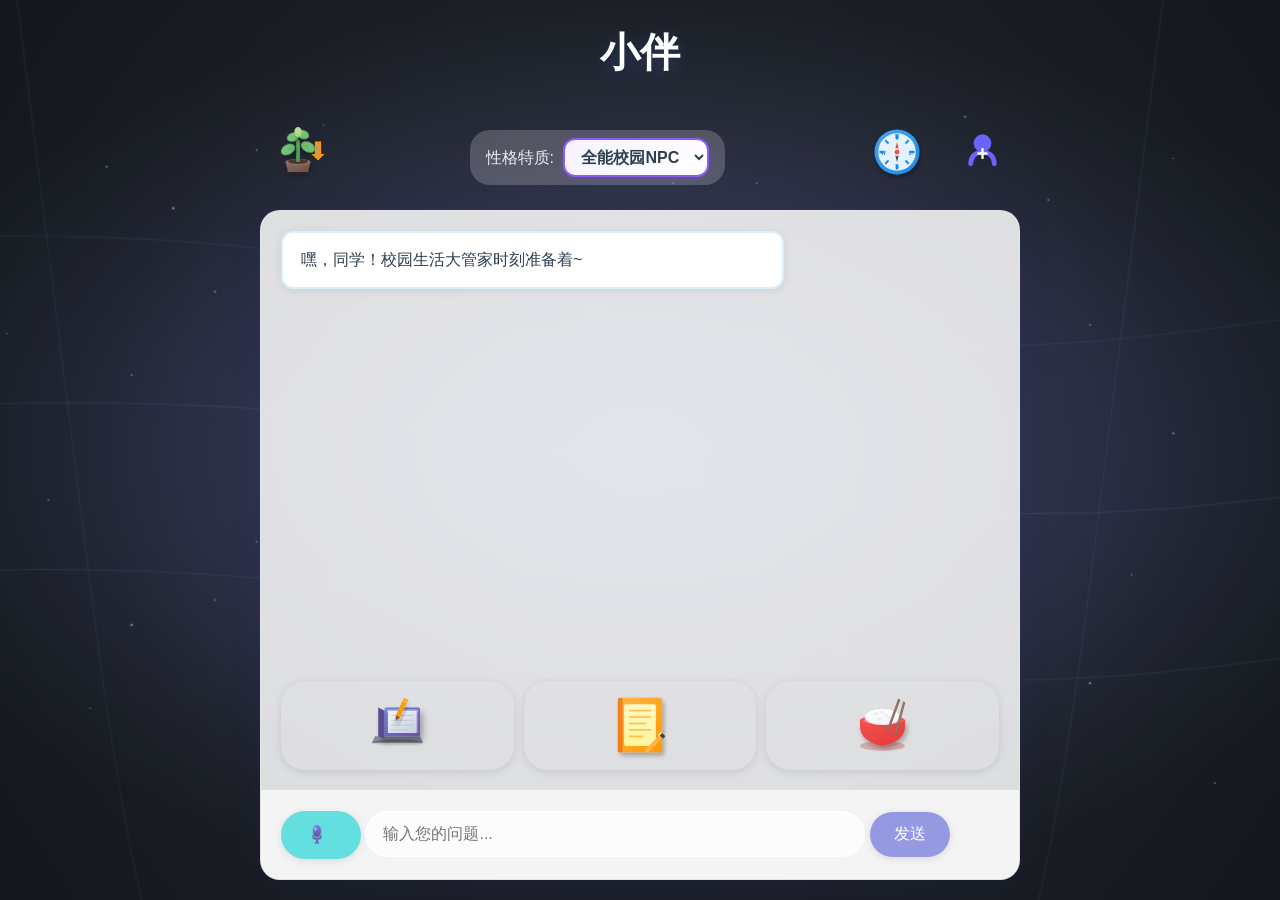
==== companion/index.html @ c5364119 "下拉列表与开场白" ====
<!DOCTYPE html>
<html lang="zh-CN">
<head>
    <meta charset="UTF-8">
    <meta name="viewport" content="width=device-width, initial-scale=1.0">
    <title>小伴</title>
    <link rel="stylesheet" href="style.css">
    <style>
        /* 主页特有背景效果 */
        body {
            background: url('space-login-bg.svg') no-repeat center center fixed;
            background-size: cover;
            margin: 0;
            padding: 0;
            position: relative;
            overflow-x: hidden;
        }

        /* 动态波浪效果 */
        body::before {
            content: '';
            position: fixed;
            top: 50%;
            left: 50%;
            transform: translate(-50%, -50%);
            width: 100%;
            height: 100%;
            background: radial-gradient(circle at center, rgba(102, 126, 234, 0.1) 0%, transparent 70%);
            animation: gentleFloat 6s ease-in-out infinite;
            pointer-events: none;
            z-index: -1;
        }
        
        @keyframes gentleFloat {
            0%, 100% {
                transform: translate(-50%, -50%) scale(1);
                opacity: 0.3;
            }
            50% {
                transform: translate(-50%, -50%) scale(1.1);
                opacity: 0.5;
            }
        }

        /* 确保容器在背景之上 */
        .container {
            position: relative;
            z-index: 10;
        }
    </style>
    <script>
        var _hmt = _hmt || [];
        (function() {
        var hm = document.createElement("script");
        hm.src = "https://hm.baidu.com/hm.js?ca9a14ff3761dffcce773abaf201998e";
        var s = document.getElementsByTagName("script")[0]; 
        s.parentNode.insertBefore(hm, s);
        })();
    </script>
</head>
<body>
    <div class="container">
        <div class="user-info">
            <h1>小伴</h1>
            <div style="display: flex; align-items: center; justify-content: space-between; width: 100%;">
                <button id="grows" data-action="grows" style="background-color: transparent; border: none; cursor: pointer; padding: 8px; width: 75px; display: flex; align-items: center; justify-content: center;"><img src="growth-3d-icon.svg" alt="成长" style="width: 60px; height: 60px;"></button>
                <div id="personality-info" class="personality-info" style="display: flex; justify-content: center; align-items: center; max-width: 300px;">
                    <div style="text-align: center;">
                        <span class="personality-label">性格特质: </span>
                        <select id="personality-display" class="personality-value" style="padding: 8px 12px; border-radius: 12px; border: 2px solid #8B5CF6; background: linear-gradient(135deg, #f5f3ff 0%, #ffffff 100%); font-size: 16px; font-weight: 600; color: #2c3e50; cursor: pointer; box-shadow: 0 2px 8px rgba(139, 92, 246, 0.2); transition: all 0.3s ease;">
                            <option value="life">全能校园NPC</option>
                            <option value="learn">学搭子Pro</option>
                            <option value="growth">成长合伙人</option>
                            <option value="emotion">树洞小耳朵</option>
                        </select>
                    </div>        
                </div>
                <div style="display: flex; gap: 10px;">
                    <button id="found" data-action="found" style="background-color: transparent; border: none; cursor: pointer; padding: 8px; width: 75px; display: flex; align-items: center; justify-content: center;"><img src="discover-3d-icon.svg" alt="发现" style="width: 60px; height: 60px;"></button>
                    <button id="invite" data-action="invite" style="background-color: transparent; border: none; cursor: pointer; padding: 8px; width: 75px; display: flex; align-items: center; justify-content: center;">
                        <svg width="60" height="60" viewBox="0 0 100 100" fill="none" xmlns="http://www.w3.org/2000/svg">
                            <circle cx="50" cy="35" r="15" fill="#6C63FF"/>
                            <path d="M30 70C30 58 38 50 50 50C62 50 70 58 70 70" stroke="#6C63FF" stroke-width="8" stroke-linecap="round"/>
                            <path d="M50 45V60M43 52.5H57" stroke="white" stroke-width="4" stroke-linecap="round"/>
                        </svg>
                    </button>
                </div>
            </div>
        </div>
        
        <div class="chat-container">
            <div id="chat-messages"></div>
            <!-- 快捷功能按钮区域 -->
            <div id="quick-actions" class="quick-actions">
                <button class="quick-btn btn" data-action="class" style="background-color: transparent; padding: 4px;"><img src="course-3d-icon.svg" alt="上课" style="width: 76.8px; height: 76.8px;"></button>
                <button class="quick-btn btn" data-action="note" style="background-color: transparent; padding: 4px;"><img src="note-3d-icon.svg" alt="笔记" style="width: 76.8px; height: 76.8px;"></button>
                <button class="quick-btn btn" data-action="eating" style="background-color: transparent; padding: 4px;"><img src="food-3d-icon.svg" alt="吃饭" style="width: 76.8px; height: 76.8px;"></button>
                
                
            </div>
            <!-- 合并输入区域 -->
            <div id="manual-input-container" class="input-area">
                <button id="start-btn" class="btn">
                    <svg width="24" height="24" viewBox="0 0 24 24" style="vertical-align: middle; margin-right: 8px;">
                        <defs>
                            <linearGradient id="micGradient" x1="0%" y1="0%" x2="0%" y2="100%">
                                <stop offset="0%" style="stop-color:#667eea;stop-opacity:1" />
                                <stop offset="100%" style="stop-color:#764ba2;stop-opacity:1" />
                            </linearGradient>
                            <filter id="shadow">
                                <feGaussianBlur in="SourceAlpha" stdDeviation="1"/>
                                <feOffset dx="0" dy="1" result="offsetblur"/>
                                <feComponentTransfer>
                                    <feFuncA type="linear" slope="0.3"/>
                                </feComponentTransfer>
                                <feMerge>
                                    <feMergeNode/>
                                    <feMergeNode in="SourceGraphic"/>
                                </feMerge>
                            </filter>
                        </defs>
                        <!-- 话筒主体 -->
                        <ellipse cx="12" cy="8" rx="4" ry="6" fill="url(#micGradient)" filter="url(#shadow)"/>
                        <!-- 话筒底座 -->
                        <path d="M 12 14 Q 12 16, 12 16" stroke="url(#micGradient)" stroke-width="2" fill="none" filter="url(#shadow)"/>
                        <!-- 话筒支架 -->
                        <path d="M 8 12 Q 8 16, 12 16 Q 16 16, 16 12" stroke="url(#micGradient)" stroke-width="1.5" fill="none" filter="url(#shadow)"/>
                        <!-- 话筒底部 -->
                        <line x1="9" y1="16" x2="15" y2="16" stroke="url(#micGradient)" stroke-width="2" stroke-linecap="round" filter="url(#shadow)"/>
                        <rect x="11" y="16" width="2" height="3" fill="url(#micGradient)" filter="url(#shadow)"/>
                        <rect x="10" y="19" width="4" height="1.5" rx="0.5" fill="url(#micGradient)" filter="url(#shadow)"/>
                        <!-- 高光效果 -->
                        <ellipse cx="10.5" cy="6" rx="1.5" ry="2" fill="rgba(255,255,255,0.4)"/>
                    </svg>
                    
                </button>
                <input type="text" id="manual-input" placeholder="输入您的问题...">
                <button id="send-btn" class="btn">发送</button>
            </div>

            
        </div>

    </div>

    <script>
        // 快捷功能按钮选择功能
        document.addEventListener('DOMContentLoaded', function() {
            const quickBtns = document.querySelectorAll('.quick-btn');
            
            // 为成长按钮单独添加点击事件监听器
            const growthBtn = document.querySelector('button[data-action="grows"]');
            if (growthBtn) {
                growthBtn.addEventListener('click', function() {
                    window.location.href = 'growth.html';
                });
            }
            
            // 为发现按钮单独添加点击事件监听器
            const foundBtn = document.querySelector('button[data-action="found"]');
            if (foundBtn) {
                foundBtn.addEventListener('click', function() {
                    const discoverContent = `🌟 为你推荐以下好友：\n\n根据你的对话记录和兴趣特点,我为你精心挑选了三位可能成为好朋友的伙伴～`;
                    
                    if (window.addMessage) {
                        window.addMessage('assistant', discoverContent);
                        
                        setTimeout(() => {
                            const recommendContainer = document.createElement('div');
                            recommendContainer.className = 'message assistant-message';
                            recommendContainer.innerHTML = `
                                <div class="message-content" style="padding: 15px;">
                                    <div style="background: linear-gradient(135deg, #FFE5F0 0%, #FFF5F8 100%); border-radius: 16px; padding: 20px; margin-bottom: 15px; box-shadow: 0 4px 12px rgba(255,182,193,0.3);">
                                        <div style="display: flex; align-items: center; gap: 15px;">
                                            <img src="user1_avatar.svg" alt="用户头像" style="width: 60px; height: 60px; border-radius: 50%; border: 3px solid #FFB6C1;">
                                            <div style="flex: 1;">
                                                <div style="display: flex; align-items: center; gap: 8px; margin-bottom: 8px;">
                                                    <span style="font-size: 18px; font-weight: bold; color: #FF69B4;">李小梦</span>
                                                    <span style="background: #FF69B4; color: white; padding: 2px 8px; border-radius: 12px; font-size: 12px;">最相似</span>
                                                </div>
                                                <p style="margin: 0; color: #666; font-size: 14px; line-height: 1.6;">💫 计算机科学与技术 • 大二<br>🎯 热爱编程和设计 • 喜欢探索新技术<br>✨ 代码改变世界,创意点亮生活</p>
                                                <div style="margin-top: 12px; padding-top: 12px; border-top: 1px dashed #FFB6C1; color: #999; font-size: 13px;">📊 相似度: 年龄相仿、同专业、兴趣高度重合</div>
                                            </div>
                                            <div style="display: flex; flex-direction: column; gap: 10px;">
                                                <button style="background: #FF69B4; color: white; border: none; padding: 8px 20px; border-radius: 20px; font-size: 14px; cursor: pointer; transition: all 0.3s;" onmouseover="this.style.background='#FF1493'" onmouseout="this.style.background='#FF69B4'" onclick="alert('已关注李小梦！')">+ 关注</button>
                                                <button style="background: white; color: #FF69B4; border: 2px solid #FF69B4; padding: 8px 20px; border-radius: 20px; font-size: 14px; cursor: pointer; transition: all 0.3s;" onmouseover="this.style.background='#FFF0F5'" onmouseout="this.style.background='white'" onclick="openChat({name:'李小梦',avatar:'user1_avatar.svg',major:'计算机科学',grade:'大二',match:'相似度98%'})">💬 开聊</button>
                                            </div>
                                        </div>
                                    </div>
                                    <div style="background: linear-gradient(135deg, #E6F3FF 0%, #F0F8FF 100%); border-radius: 16px; padding: 20px; margin-bottom: 15px; box-shadow: 0 4px 12px rgba(135,206,235,0.3);">
                                        <div style="display: flex; align-items: center; gap: 15px;">
                                            <img src="user2_avatar.svg" alt="用户头像" style="width: 60px; height: 60px; border-radius: 50%; border: 3px solid #87CEEB;">
                                            <div style="flex: 1;">
                                                <div style="display: flex; align-items: center; gap: 8px; margin-bottom: 8px;">
                                                    <span style="font-size: 18px; font-weight: bold; color: #4169E1;">王浩然</span>
                                                    <span style="background: #4169E1; color: white; padding: 2px 8px; border-radius: 12px; font-size: 12px;">最匹配</span>
                                                </div>
                                                <p style="margin: 0; color: #666; font-size: 14px; line-height: 1.6;">🎨 工业设计 • 大三<br>📚 外向开朗 • 金牛座<br>🌟 设计源于生活,灵感来自细节</p>
                                                <div style="margin-top: 12px; padding-top: 12px; border-top: 1px dashed #87CEEB; color: #999; font-size: 13px;">💝 匹配度: 性格互补、星座契合度98%</div>
                                            </div>
                                            <div style="display: flex; flex-direction: column; gap: 10px;">
                                                <button style="background: #4169E1; color: white; border: none; padding: 8px 20px; border-radius: 20px; font-size: 14px; cursor: pointer; transition: all 0.3s;" onmouseover="this.style.background='#1E90FF'" onmouseout="this.style.background='#4169E1'" onclick="alert('已关注王浩然！')">+ 关注</button>
                                                <button style="background: white; color: #4169E1; border: 2px solid #4169E1; padding: 8px 20px; border-radius: 20px; font-size: 14px; cursor: pointer; transition: all 0.3s;" onmouseover="this.style.background='#E6F3FF'" onmouseout="this.style.background='white'" onclick="openChat({name:'王浩然',avatar:'user2_avatar.svg',major:'工业设计',grade:'大三',match:'匹配度96%'})">💬 开聊</button>
                                            </div>
                                        </div>
                                    </div>
                                    <div style="background: linear-gradient(135deg, #E8F5E8 0%, #F0FFF0 100%); border-radius: 16px; padding: 20px; box-shadow: 0 4px 12px rgba(152,251,152,0.3);">
                                        <div style="display: flex; align-items: center; gap: 15px;">
                                            <img src="user3_avatar.svg" alt="用户头像" style="width: 60px; height: 60px; border-radius: 50%; border: 3px solid #98FB98;">
                                            <div style="flex: 1;">
                                                <div style="display: flex; align-items: center; gap: 8px; margin-bottom: 8px;">
                                                    <span style="font-size: 18px; font-weight: bold; color: #32CD32;">张雨欣</span>
                                                    <span style="background: #32CD32; color: white; padding: 2px 8px; border-radius: 12px; font-size: 12px;">最默契</span>
                                                </div>
                                                <p style="margin: 0; color: #666; font-size: 14px; line-height: 1.6;">🎵 音乐表演 • 大二<br>🌈 热爱生活 • 追求自由<br>🎼 用音乐记录生活,用热情拥抱世界</p>
                                                <div style="margin-top: 12px; padding-top: 12px; border-top: 1px dashed #98FB98; color: #999; font-size: 13px;">🤝 默契度: 三观一致、人生态度相近</div>
                                            </div>
                                            <div style="display: flex; flex-direction: column; gap: 10px;">
                                                <button style="background: #32CD32; color: white; border: none; padding: 8px 20px; border-radius: 20px; font-size: 14px; cursor: pointer; transition: all 0.3s;" onmouseover="this.style.background='#00FF00'" onmouseout="this.style.background='#32CD32'" onclick="alert('已关注张雨欣！')">+ 关注</button>
                                                <button style="background: white; color: #32CD32; border: 2px solid #32CD32; padding: 8px 20px; border-radius: 20px; font-size: 14px; cursor: pointer; transition: all 0.3s;" onmouseover="this.style.background='#E8F5E8'" onmouseout="this.style.background='white'" onclick="openChat({name:'张雨欣',avatar:'user3_avatar.svg',major:'音乐表演',grade:'大二',match:'默契度95%'})">💬 开聊</button>
                                            </div>
                                        </div>
                                    </div>
                                    <div style="text-align: center; margin-top: 20px; padding-top: 20px; border-top: 1px dashed #ddd;">
                                        <a href="discover_more.html" target="_blank" style="display: inline-block; background: linear-gradient(135deg, #667eea 0%, #764ba2 100%); color: white; padding: 12px 30px; border-radius: 25px; text-decoration: none; font-size: 15px; font-weight: bold; box-shadow: 0 4px 15px rgba(102,126,234,0.4); transition: all 0.3s;" onmouseover="this.style.transform='translateY(-2px)'; this.style.boxShadow='0 6px 20px rgba(102,126,234,0.5)'" onmouseout="this.style.transform='translateY(0)'; this.style.boxShadow='0 4px 15px rgba(102,126,234,0.4)'">🔍 查看更多推荐好友 →</a>
                                    </div>
                                </div>
                            `;
                            
                            const messagesContainer = document.querySelector('#chat-messages');
                            if (messagesContainer) {
                                messagesContainer.appendChild(recommendContainer);
                                
                                if (typeof window.scrollToBottom === 'function') {
                                    window.scrollToBottom();
                                } else {
                                    messagesContainer.scrollTop = messagesContainer.scrollHeight;
                                }
                            }
                        }, 100);
                    } else {
                        console.log('发现推荐:', discoverContent);
                        alert('好友推荐已生成,请查看控制台输出');
                    }
                });
            }
            
            quickBtns.forEach(btn => {
                btn.addEventListener('click', function() {
                    // 移除所有按钮的选中状态
                    quickBtns.forEach(b => b.classList.remove('selected'));
                    // 添加当前按钮的选中状态
                    this.classList.add('selected');
                      
                    // 获取按钮的data-action属性
                    const action = this.getAttribute('data-action');
                    
                    // 如果是"上课"按钮，推送课程表
                    if (action === 'class') {
                        // 定义课程表内容
                        const schedule = `📚 本周课程表：

周一：
08:00-09:40 高等数学（教学楼A101）
10:00-11:40 大学英语（语音楼B202）
14:00-15:40 程序设计基础（计算机楼C303）

周二：
08:00-09:40 线性代数（教学楼A102）
10:00-11:40 物理实验（实验楼D401）
14:00-15:40 体育（操场）

周三：
08:00-09:40 数据库原理（计算机楼C304）
10:00-11:40 马克思主义原理（教学楼A201）

周四：
08:00-09:40 概率论与数理统计（教学楼A103）
10:00-11:40 数据结构（计算机楼C305）
14:00-15:40 大学物理（教学楼A202）

周五：
08:00-09:40 软件工程导论（计算机楼C306）
10:00-11:40 操作系统（计算机楼C307）

✨ 温馨提示：
- 记得提前5-10分钟到达教室
- 带好相关教材和笔记本
- 关注天气变化，合理安排出行时间`;
                         
                        // 调用全局的addMessage函数添加消息
                        if (window.addMessage) {
                            window.addMessage('assistant', schedule);
                            // 添加课程表图片
                            setTimeout(() => {
                                const messageContainer = document.createElement('div');
                                messageContainer.className = 'message assistant-message';
                                messageContainer.innerHTML = `
                                    <div class="message-content">
                                        <p>课程表图示：</p>
                                        <img src="schedule.svg" alt="课程表" style="max-width: 100%; height: auto; border-radius: 8px; margin-top: 10px;">
                                    </div>
                                `;
                                const messagesContainer = document.querySelector('#chat-messages');
                                if (messagesContainer) {
                                    messagesContainer.appendChild(messageContainer);
                                    // 滚动到底部
                                    if (typeof window.scrollToBottom === 'function') {
                                        window.scrollToBottom();
                                    } else {
                                        messagesContainer.scrollTop = messagesContainer.scrollHeight;
                                    }
                                }
                            }, 100);
                        } else {
                            console.log('课程表内容:', schedule);
                            alert('课程表已生成，请查看控制台输出');
                        }
                    }
                    
                    // 如果是"笔记"按钮，显示上课摘要信息
                    if (action === 'note') {
                        // 定义上课摘要信息（三行）
                        const noteSummary = `📝 今日课程摘要：

1. 高等数学：主要讲解了微积分的基本概念和应用实例
2. 大学英语：学习了新的单词和语法知识，进行了口语练习
3. 程序设计基础：深入学习了数据结构和算法的实际应用`;
                        
                        // 调用全局的addMessage函数添加消息
                        if (window.addMessage) {
                            // 先添加摘要信息
                            window.addMessage('assistant', noteSummary);
                            
                            // 添加"查看更多"链接
                            setTimeout(() => {
                                const moreContainer = document.createElement('div');
                                moreContainer.className = 'message assistant-message';
                                moreContainer.innerHTML = `
                                    <div class="message-content">
                                        <a href="notes.html" target="_blank" style="color: #2196F3; text-decoration: none;">查看更多笔记内容 &gt;&gt;</a>
                                    </div>
                                `;
                                
                                const messagesContainer = document.querySelector('#chat-messages');
                                if (messagesContainer) {
                                    messagesContainer.appendChild(moreContainer);
                                    
                                    // 滚动到底部
                                    if (typeof window.scrollToBottom === 'function') {
                                        window.scrollToBottom();
                                    } else {
                                        messagesContainer.scrollTop = messagesContainer.scrollHeight;
                                    }
                                }
                            }, 100);
                        } else {
                            console.log('上课摘要:', noteSummary);
                            alert('上课摘要已生成，请查看控制台输出');
                        }
                    }
                    
                    // 如果是"吃饭"按钮，显示今日美食推荐
                    if (action === 'eating') {
                        // 定义小红书风格的美食推荐内容
                        const foodRecommendation = `🍽️ 今日美食推荐来啦！

✨ <b>食堂主打菜：香辣小龙虾盖饭</b>
🍤 今日必吃！新鲜小龙虾搭配秘制香辣酱，每一只都饱满多汁～
🍚 米饭吸饱了浓郁的汤汁，一口下去超满足！
💰 价格：18元
📍 位置：一食堂二楼右侧窗口
💯 今日销量top1！亲测好吃不踩雷～

✨ <b>附近上新：韩式烤肉拌饭</b>
🥩 南门小吃街新开的韩式料理，五花肉烤得焦香四溢
🍳 搭配流心煎蛋和爽口小菜，口感层次超丰富
💰 价格：原价22元，新店开业8折只要17.6元
📍 位置：南门小吃街往里走100米（奶茶店旁边）
⏰ 营业时间：11:00-14:00，17:00-21:00

💡 小贴士：
- 小龙虾盖饭中午11点开始供应，建议早去避免排队
- 韩式烤肉拌饭限量50份/天，先到先得哦～

#校园美食 #今天吃什么 #美食探店 #校园生活`;
                        
                        // 调用全局的addMessage函数添加消息
                        if (window.addMessage) {
                            // 添加美食推荐内容
                            window.addMessage('assistant', foodRecommendation);
                            
                            // 添加菜单图片
                            setTimeout(() => {
                                const menuContainer = document.createElement('div');
                                menuContainer.className = 'message assistant-message';
                                menuContainer.innerHTML = `
                                    <div class="message-content">
                                        <p>今日美食菜单：</p>
                                        <img src="food_menu.svg" alt="今日美食推荐菜单" style="max-width: 100%; height: auto; border-radius: 12px; margin-top: 10px; box-shadow: 0 4px 8px rgba(0,0,0,0.1);">
                                    </div>
                                `;
                                
                                const messagesContainer = document.querySelector('#chat-messages');
                                if (messagesContainer) {
                                    messagesContainer.appendChild(menuContainer);
                                    
                                    // 滚动到底部
                                    if (typeof window.scrollToBottom === 'function') {
                                        window.scrollToBottom();
                                    } else {
                                        messagesContainer.scrollTop = messagesContainer.scrollHeight;
                                    }
                                }
                            }, 100);
                        } else {
                            console.log('美食推荐:', foodRecommendation);
                            alert('美食推荐已生成,请查看控制台输出');
                        }
                    }
                    
                    // 如果是"成长"按钮，跳转到成长页面
                    if (action === 'grows') {
                        window.location.href = 'growth.html';
                        return;
                    }
                    
                    if (action === 'found') {
                        const discoverContent = `🌟 为你推荐以下好友：\n\n根据你的对话记录和兴趣特点,我为你精心挑选了三位可能成为好朋友的伙伴～`;
                        
                        if (window.addMessage) {
                            window.addMessage('assistant', discoverContent);
                            
                            setTimeout(() => {
                                const recommendContainer = document.createElement('div');
                                recommendContainer.className = 'message assistant-message';
                                recommendContainer.innerHTML = `
                                    <div class="message-content" style="padding: 15px;">
                                        <div style="background: linear-gradient(135deg, #FFE5F0 0%, #FFF5F8 100%); border-radius: 16px; padding: 20px; margin-bottom: 15px; box-shadow: 0 4px 12px rgba(255,182,193,0.3);">
                                            <div style="display: flex; align-items: center; gap: 15px;">
                                                <img src="user1_avatar.svg" alt="用户头像" style="width: 60px; height: 60px; border-radius: 50%; border: 3px solid #FFB6C1;">
                                                <div style="flex: 1;">
                                                    <div style="display: flex; align-items: center; gap: 8px; margin-bottom: 8px;">
                                                        <span style="font-size: 18px; font-weight: bold; color: #FF69B4;">李小梦</span>
                                                        <span style="background: #FF69B4; color: white; padding: 2px 8px; border-radius: 12px; font-size: 12px;">最相似</span>
                                                    </div>
                                                    <p style="margin: 0; color: #666; font-size: 14px; line-height: 1.6;">💫 计算机科学与技术 • 大二<br>🎯 热爱编程和设计 • 喜欢探索新技术<br>✨ 代码改变世界,创意点亮生活</p>
                                                    <div style="margin-top: 12px; padding-top: 12px; border-top: 1px dashed #FFB6C1; color: #999; font-size: 13px;">📊 相似度: 年龄相仿、同专业、兴趣高度重合</div>
                                                </div>
                                                <div style="display: flex; flex-direction: column; gap: 10px;">
                                                    <button style="background: #FF69B4; color: white; border: none; padding: 8px 20px; border-radius: 20px; font-size: 14px; cursor: pointer; transition: all 0.3s;" onmouseover="this.style.background='#FF1493'" onmouseout="this.style.background='#FF69B4'" onclick="alert('已关注李小梦！')">+ 关注</button>
                                                    <button style="background: white; color: #FF69B4; border: 2px solid #FF69B4; padding: 8px 20px; border-radius: 20px; font-size: 14px; cursor: pointer; transition: all 0.3s;" onmouseover="this.style.background='#FFF0F5'" onmouseout="this.style.background='white'" onclick="openChat({name:'李小梦',avatar:'user1_avatar.svg',major:'计算机科学',grade:'大二',match:'相似度98%'})">💬 开聊</button>
                                                </div>
                                            </div>
                                        </div>
                                        <div style="background: linear-gradient(135deg, #E6F3FF 0%, #F0F8FF 100%); border-radius: 16px; padding: 20px; margin-bottom: 15px; box-shadow: 0 4px 12px rgba(135,206,235,0.3);">
                                            <div style="display: flex; align-items: center; gap: 15px;">
                                                <img src="user2_avatar.svg" alt="用户头像" style="width: 60px; height: 60px; border-radius: 50%; border: 3px solid #87CEEB;">
                                                <div style="flex: 1;">
                                                    <div style="display: flex; align-items: center; gap: 8px; margin-bottom: 8px;">
                                                        <span style="font-size: 18px; font-weight: bold; color: #4169E1;">王浩然</span>
                                                        <span style="background: #4169E1; color: white; padding: 2px 8px; border-radius: 12px; font-size: 12px;">最匹配</span>
                                                    </div>
                                                    <p style="margin: 0; color: #666; font-size: 14px; line-height: 1.6;">🎨 工业设计 • 大三<br>📚 外向开朗 • 金牛座<br>🌟 设计源于生活,灵感来自细节</p>
                                                    <div style="margin-top: 12px; padding-top: 12px; border-top: 1px dashed #87CEEB; color: #999; font-size: 13px;">💝 匹配度: 性格互补、星座契合度98%</div>
                                                </div>
                                                <div style="display: flex; flex-direction: column; gap: 10px;">
                                                    <button style="background: #4169E1; color: white; border: none; padding: 8px 20px; border-radius: 20px; font-size: 14px; cursor: pointer; transition: all 0.3s;" onmouseover="this.style.background='#1E90FF'" onmouseout="this.style.background='#4169E1'" onclick="alert('已关注王浩然！')">+ 关注</button>
                                                    <button style="background: white; color: #4169E1; border: 2px solid #4169E1; padding: 8px 20px; border-radius: 20px; font-size: 14px; cursor: pointer; transition: all 0.3s;" onmouseover="this.style.background='#E6F3FF'" onmouseout="this.style.background='white'" onclick="openChat({name:'王浩然',avatar:'user2_avatar.svg',major:'工业设计',grade:'大三',match:'匹配度96%'})">💬 开聊</button>
                                                </div>
                                            </div>
                                        </div>
                                        <div style="background: linear-gradient(135deg, #E8F5E8 0%, #F0FFF0 100%); border-radius: 16px; padding: 20px; box-shadow: 0 4px 12px rgba(152,251,152,0.3);">
                                            <div style="display: flex; align-items: center; gap: 15px;">
                                                <img src="user3_avatar.svg" alt="用户头像" style="width: 60px; height: 60px; border-radius: 50%; border: 3px solid #98FB98;">
                                                <div style="flex: 1;">
                                                    <div style="display: flex; align-items: center; gap: 8px; margin-bottom: 8px;">
                                                        <span style="font-size: 18px; font-weight: bold; color: #32CD32;">张雨欣</span>
                                                        <span style="background: #32CD32; color: white; padding: 2px 8px; border-radius: 12px; font-size: 12px;">最默契</span>
                                                    </div>
                                                    <p style="margin: 0; color: #666; font-size: 14px; line-height: 1.6;">🎵 音乐表演 • 大二<br>🌈 热爱生活 • 追求自由<br>🎼 用音乐记录生活,用热情拥抱世界</p>
                                                    <div style="margin-top: 12px; padding-top: 12px; border-top: 1px dashed #98FB98; color: #999; font-size: 13px;">🤝 默契度: 三观一致、人生态度相近</div>
                                                </div>
                                                <div style="display: flex; flex-direction: column; gap: 10px;">
                                                    <button style="background: #32CD32; color: white; border: none; padding: 8px 20px; border-radius: 20px; font-size: 14px; cursor: pointer; transition: all 0.3s;" onmouseover="this.style.background='#00FF00'" onmouseout="this.style.background='#32CD32'" onclick="alert('已关注张雨欣！')">+ 关注</button>
                                                    <button style="background: white; color: #32CD32; border: 2px solid #32CD32; padding: 8px 20px; border-radius: 20px; font-size: 14px; cursor: pointer; transition: all 0.3s;" onmouseover="this.style.background='#E8F5E8'" onmouseout="this.style.background='white'" onclick="openChat({name:'张雨欣',avatar:'user3_avatar.svg',major:'音乐表演',grade:'大二',match:'默契度95%'})">💬 开聊</button>
                                                </div>
                                            </div>
                                        </div>
                                        <div style="text-align: center; margin-top: 20px; padding-top: 20px; border-top: 1px dashed #ddd;">
                                            <a href="discover_more.html" target="_blank" style="display: inline-block; background: linear-gradient(135deg, #667eea 0%, #764ba2 100%); color: white; padding: 12px 30px; border-radius: 25px; text-decoration: none; font-size: 15px; font-weight: bold; box-shadow: 0 4px 15px rgba(102,126,234,0.4); transition: all 0.3s;" onmouseover="this.style.transform='translateY(-2px)'; this.style.boxShadow='0 6px 20px rgba(102,126,234,0.5)'" onmouseout="this.style.transform='translateY(0)'; this.style.boxShadow='0 4px 15px rgba(102,126,234,0.4)'">🔍 查看更多推荐好友 →</a>
                                        </div>
                                    </div>
                                `;
                                
                                const messagesContainer = document.querySelector('#chat-messages');
                                if (messagesContainer) {
                                    messagesContainer.appendChild(recommendContainer);
                                    
                                    if (typeof window.scrollToBottom === 'function') {
                                        window.scrollToBottom();
                                    } else {
                                        messagesContainer.scrollTop = messagesContainer.scrollHeight;
                                    }
                                }
                            }, 100);
                        } else {
                            console.log('好友推荐已生成');
                            alert('好友推荐已生成,请查看控制台输出');
                        }
                    }
                });
            });
        });
    </script>

    <script>
        // 获取并显示用户的性格特质
        function displayUserPersonality() {
            const personalityDisplay = document.getElementById('personality-display');
            
            // 检测当前访问方式并选择合适的存储策略
            function getStorageStrategy() {
                // 始终使用localStorage存储，不再使用服务器存储
                return 'localStorage';
            }
            
            // 从localStorage获取性格特质
            function getPersonalityFromLocalStorage() {
                try {
                    return localStorage.getItem('userPersonality') || null;
                } catch (error) {
                    console.error('从localStorage获取性格特质失败:', error);
                    return null;
                }
            }
            
            // 获取完整的API基础URL
            function getApiBaseUrl() {
                const protocol = window.location.protocol;
                const host = window.location.hostname;
                const port = window.location.port || (protocol === 'https:' ? 443 : 8000);
                return `${protocol}//${host}:${port}`;
            }
            
            // 从服务器获取性格特质
            async function getPersonalityFromServer() {
                try {
                    const apiBaseUrl = getApiBaseUrl();
                    const response = await fetch(`${apiBaseUrl}/api/user/personality`, {
                        method: 'GET',
                        credentials: 'include'
                    });
                    
                    const contentType = response.headers.get('content-type');
                    if (!contentType || !contentType.includes('application/json')) {
                        throw new Error('服务器返回的不是有效的JSON数据');
                    }
                    
                    const data = await response.json();
                    if (response.ok) {
                        // 服务器返回的格式是 { personality: '...' }
                        return data.personality || null;
                    } else {
                        throw new Error(data.error || '获取性格特质失败');
                    }
                } catch (error) {
                    console.error('从服务器获取性格特质出错:', error);
                    return null;
                }
            }
            
            // 获取性格特质的显示文本
            function getPersonalityDisplayText(personality) {
                const personalityMap = {
                    'life': '全能校园NPC',
                    'learn': '学搭子Pro',
                    'growth': '成长合伙人',
                    'emotion': '树洞小耳朵'
                };
                return personalityMap[personality] || '未知';
            }
            
            // 主函数：获取并显示性格特质
            async function main() {
                const strategy = getStorageStrategy();
                let personality;
                
                if (strategy === 'localStorage') {
                    personality = getPersonalityFromLocalStorage();
                } else {
                    personality = await getPersonalityFromServer();
                }
                
                console.log('获取到的personality值:', personality);
                console.log('personality类型:', typeof personality);
                
                if (personality) {
                    // 验证personality值是否在有效选项中
                    const validOptions = ['life', 'learn', 'growth', 'emotion'];
                    if (validOptions.includes(personality)) {
                        personalityDisplay.value = personality;
                        console.log('设置select值为:', personality);
                    } else {
                        console.warn('无效的personality值:', personality);
                        personalityDisplay.value = 'life';
                    }
                } else {
                    console.log('未获取到personality,使用默认值');
                    personalityDisplay.value = 'life'; // 默认选中第一项
                }
            }
            
            // 执行主函数
            main();
        }
        
        // 页面加载完成后执行
        document.addEventListener('DOMContentLoaded', function() {
            displayUserPersonality();
        });
    </script>
    
    <script>
        function openChat(friendInfo) {
            // 将好友信息存储到localStorage
            localStorage.setItem('chatFriendInfo', JSON.stringify(friendInfo));
            // 跳转到聊天页面
            window.location.href = 'chat.html';
        }
    </script>
    
    <script src="script.js"></script>
</body>
</html>
---- companion/style.css ----
/* 全局样式重置 */
* {
    margin: 0;
    padding: 0;
    box-sizing: border-box;
}

body {
    font-family: -apple-system, BlinkMacSystemFont, 'Segoe UI', Roboto, Oxygen, Ubuntu, Cantarell, 'Open Sans', 'Helvetica Neue', sans-serif;
    background: linear-gradient(135deg, #667eea 0%, #764ba2 100%);
    background-size: 400% 400%;
    animation: gradientShift 15s ease infinite;
    color: #333;
    line-height: 1.6;
    min-height: 100vh;
    position: relative;
    overflow: auto;
}

@keyframes gradientShift {
    0% {
        background-position: 0% 50%;
    }
    50% {
        background-position: 100% 50%;
    }
    100% {
        background-position: 0% 50%;
    }
}

/* 用户信息区域样式 */
.user-info {
    text-align: center;
    margin-bottom: 20px;
}

/* 性格特质信息样式 */
.personality-info {
    display: inline-flex;
    align-items: center;
    justify-content: center;
    background-color: rgba(255, 255, 255, 0.2);
    padding: 8px 16px;
    border-radius: 20px;
    margin-top: 10px;
    font-size: 1rem;
}

.personality-label {
    font-weight: 500;
    color: #ecf0f1;
    margin-right: 5px;
}

.personality-value {
    font-weight: 600;
    color: #fff;
    background: linear-gradient(135deg, #64DFDF 0%, #3DB8B8 100%);
    padding: 4px 12px;
    border-radius: 12px;
    font-size: 0.9rem;
}

/* 背景装饰 */
body::before {
    content: '';
    position: absolute;
    top: 0;
    left: 0;
    width: 100%;
    height: 100%;
    background-image: url('background-shapes.svg');
    background-repeat: no-repeat;
    background-size: cover;
    opacity: 0.3;
    z-index: -1;
}

/* 动态光晕效果 */
body::after {
    content: '';
    position: fixed;
    top: -50%;
    left: -50%;
    width: 200%;
    height: 200%;
    background: radial-gradient(circle, rgba(255,255,255,0.1) 0%, transparent 70%);
    animation: floatingGlow 20s ease-in-out infinite;
    z-index: -1;
    pointer-events: none;
}

@keyframes floatingGlow {
    0%, 100% {
        transform: translate(0, 0) rotate(0deg);
    }
    25% {
        transform: translate(10%, 10%) rotate(90deg);
    }
    50% {
        transform: translate(-5%, 15%) rotate(180deg);
    }
    75% {
        transform: translate(-10%, 5%) rotate(270deg);
    }
}

/* 容器样式 */
.container {
    max-width: 800px;
    margin: 0 auto;
    padding: 20px;
    min-height: 100vh;
    display: flex;
    flex-direction: column;
    position: relative;
    z-index: 1;
}

/* 标题样式 */
h1 {
    text-align: center;
    margin-bottom: 30px;
    color: #ffffff;
    font-size: 2.5rem;
    font-weight: 600;
    text-shadow: 0 2px 8px rgba(0, 0, 0, 0.3), 0 4px 16px rgba(102, 126, 234, 0.4);
}

/* 聊天容器样式 */
.chat-container {
    background-color: rgba(255, 255, 255, 0.85);
    border-radius: 20px;
    box-shadow: 0 8px 32px rgba(31, 38, 135, 0.15);
    backdrop-filter: blur(4px);
    -webkit-backdrop-filter: blur(4px);
    border: 1px solid rgba(255, 255, 255, 0.18);
    overflow: auto;
    flex: 1;
    display: flex;
    flex-direction: column;
}

/* 聊天消息区域样式 */
#chat-messages {
    height: 100vh;
    overflow-y: auto;
    padding: 20px;
    background-color: transparent;
    flex: 1;
    position: relative;
}

/* 消息气泡样式 */
.message {
    margin-bottom: 20px;
    padding: 12px 16px;
    border-radius: 18px;
    max-width: 70%;
    word-wrap: break-word;
    position: relative;
    animation: fadeIn 0.3s ease-out;
}

@keyframes fadeIn {
    from {
        opacity: 0;
        transform: translateY(10px);
    }
    to {
        opacity: 1;
        transform: translateY(0);
    }
}

.user-message {
    background-color: #8BC6EC;
    color: #2c3e50;
    margin-left: auto;
    border-bottom-right-radius: 6px;
    box-shadow: 0 2px 8px rgba(0, 0, 0, 0.08);
}

.assistant-message {
    background-color: #ffffff;
    color: #2c3e50;
    border: 2px solid rgba(139, 198, 236, 0.3);
    border-radius: 12px;
    box-shadow: 0 2px 8px rgba(0, 0, 0, 0.08);
    padding: 14px 18px;
    font-family: -apple-system, BlinkMacSystemFont, 'Segoe UI', Roboto, sans-serif;
    line-height: 1.6;
    transition: all 0.3s ease;
}

/* 输入区域样式 */
.input-area {
    display: flex;
    gap: 10px;
    padding: 20px;
    background-color: rgba(255, 255, 255, 0.7);
    border-top: 1px solid rgba(255, 255, 255, 0.3);
    align-items: center;
}

.input-area #manual-input {
    flex: 1;
    min-width: 500px;
    padding: 12px 16px;
    border: 2px solid rgba(255, 255, 255, 0.5);
    border-radius: 24px;
    font-size: 16px;
    outline: none;
    transition: all 0.3s ease;
    background-color: rgba(255, 255, 255, 0.7);
}

.input-area #manual-input:focus {
    border-color: #8BC6EC;
    background-color: rgba(255, 255, 255, 0.9);
    box-shadow: 0 2px 8px rgba(139, 198, 236, 0.2);
}

/* 按钮样式 */
.btn {
    padding: 12px 24px;
    border: none;
    border-radius: 24px;
    font-size: 16px;
    font-weight: 500;
    cursor: pointer;
    transition: all 0.3s ease;
    box-shadow: 0 2px 8px rgba(0, 0, 0, 0.1);
    white-space: nowrap;
}

.input-area .btn {
    flex-shrink: 0;
}

#start-btn {
    background-color: #64DFDF;
    color: #2c3e50;
}

#start-btn:hover:not(:disabled) {
    background-color: #53C8C8;
    transform: translateY(-1px);
    box-shadow: 0 4px 12px rgba(0, 0, 0, 0.15);
}

#stop-btn {
    background-color: #FF9E9E;
    color: #2c3e50;
}

#stop-btn:hover:not(:disabled) {
    background-color: #FF8585;
    transform: translateY(-1px);
    box-shadow: 0 4px 12px rgba(0, 0, 0, 0.15);
}

.btn:disabled {
    opacity: 0.6;
    cursor: not-allowed;
    transform: none;
}

/* 文件上传区域样式 */
.file-upload-container {
    display: flex;
    gap: 10px;
    padding: 0 20px 10px;
    background-color: transparent;
}

#file-input {
    flex: 1;
    padding: 10px 12px;
    border: 2px solid rgba(255, 255, 255, 0.5);
    border-radius: 24px;
    font-size: 14px;
    outline: none;
    transition: all 0.3s ease;
    background-color: rgba(255, 255, 255, 0.7);
    cursor: pointer;
}

#file-input:focus {
    border-color: #8BC6EC;
    background-color: rgba(255, 255, 255, 0.9);
    box-shadow: 0 2px 8px rgba(139, 198, 236, 0.2);
}

#upload-btn {
    background-color: #9599E2;
    color: white;
}

#upload-btn:hover:not(:disabled) {
    background-color: #8488D0;
    transform: translateY(-1px);
    box-shadow: 0 4px 12px rgba(0, 0, 0, 0.15);
}

/* 手动输入区域样式 */
.manual-input-container {
    display: flex;
    gap: 10px;
    padding: 0 20px 20px;
    background-color: transparent;
}

#manual-input {
    flex: 1;
    padding: 12px 16px;
    border: 2px solid rgba(255, 255, 255, 0.5);
    border-radius: 24px;
    font-size: 16px;
    outline: none;
    transition: all 0.3s ease;
    background-color: rgba(255, 255, 255, 0.7);
}

#manual-input:focus {
    border-color: #8BC6EC;
    background-color: rgba(255, 255, 255, 0.9);
    box-shadow: 0 2px 8px rgba(139, 198, 236, 0.2);
}

#send-btn {
    background-color: #9599E2;
    color: white;
}

#send-btn:hover {
    background-color: #8488D0;
    transform: translateY(-1px);
    box-shadow: 0 4px 12px rgba(0, 0, 0, 0.15);
}

/* 快捷功能按钮区域样式 */
.quick-actions {
    display: flex;
    gap: 10px;
    padding: 0 20px 20px;
    background-color: transparent;
    flex-wrap: wrap;
}

.quick-btn {
    flex: 1;
    min-width: 80px;
    background-color: #64DFDF;
    color: #2c3e50;
}

.quick-btn:hover:not(:disabled) {
    background-color: #53C8C8;
    transform: translateY(-1px);
    box-shadow: 0 4px 12px rgba(0, 0, 0, 0.15);
}

/* 选中状态样式 */
.quick-btn.selected {
    background-color: #3DB8B8;
    font-weight: 600;
    box-shadow: 0 0 0 2px rgba(255, 255, 255, 0.5) inset;
}

/* 响应式设计 */
@media (max-width: 600px) {
    .container {
        padding: 10px;
    }
    
    h1 {
        font-size: 2rem;
    }
    
    #chat-messages {
        height: 400px;
    }
    
    .input-area {
        flex-direction: column;
    }
    
    .btn {
        padding: 10px 20px;
    }
    
    .message {
        max-width: 85%;
    }
}

/* 自定义滚动条 */
#chat-messages::-webkit-scrollbar {
    width: 8px;
}

#chat-messages::-webkit-scrollbar-track {
    background: rgba(255, 255, 255, 0.2);
    border-radius: 4px;
}

#chat-messages::-webkit-scrollbar-thumb {
    background: rgba(139, 198, 236, 0.5);
    border-radius: 4px;
}

#chat-messages::-webkit-scrollbar-thumb:hover {
    background: rgba(139, 198, 236, 0.8);
}

/* 录音指示器样式优化 */
#recording-indicator {
    animation: pulse 1.5s infinite;
}

@keyframes pulse {
    0% {
        transform: scale(1);
        opacity: 1;
    }
    50% {
        transform: scale(1.05);
        opacity: 0.8;
    }
    100% {
        transform: scale(1);
        opacity: 1;
    }
}
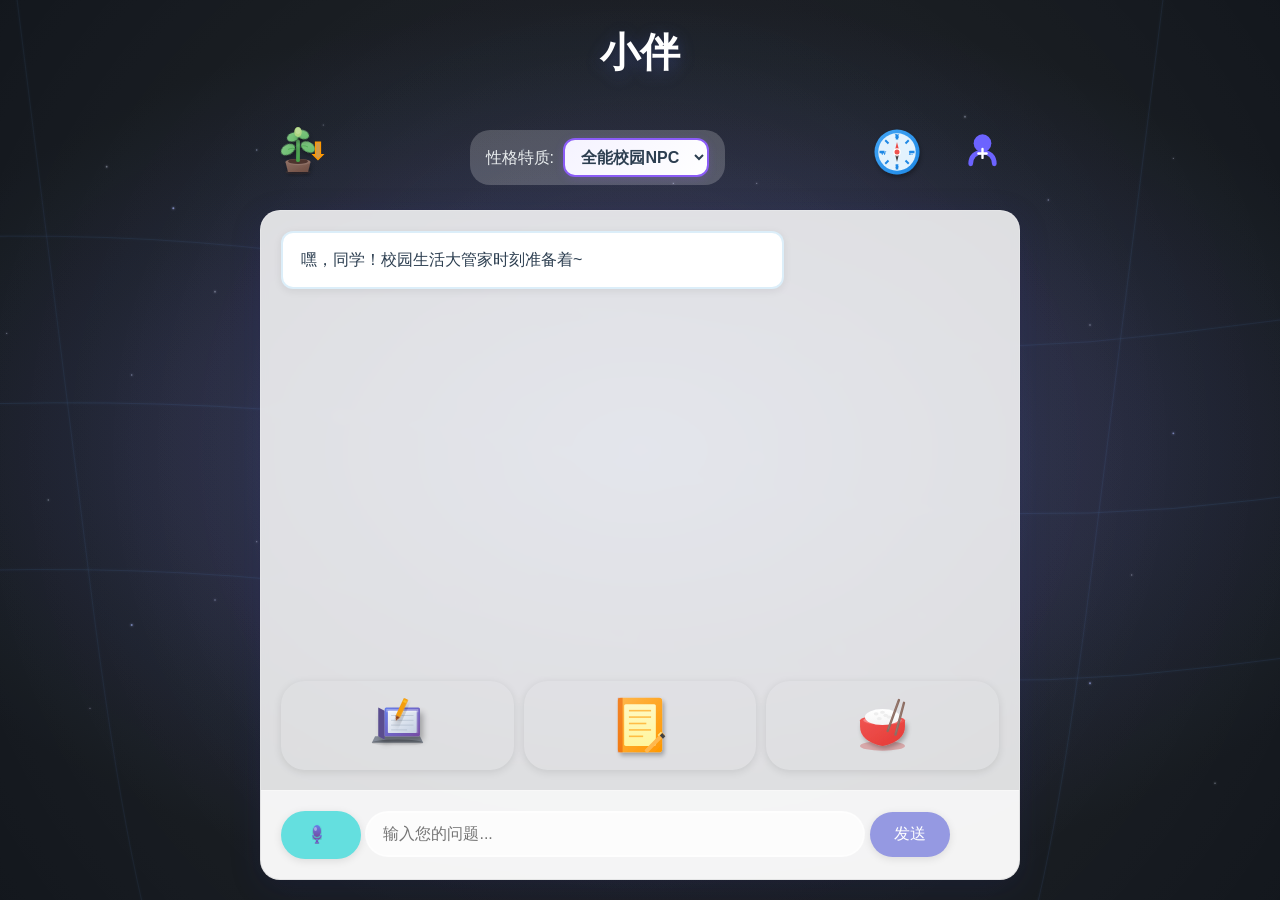
==== commit 8c71598e: "首页样式调整" ====
--- a/companion/index.html
+++ b/companion/index.html
@@ -170,6 +170,9 @@
                             recommendContainer.className = 'message assistant-message';
                             recommendContainer.innerHTML = `
                                 <div class="message-content" style="padding: 15px;">
+                                    <div style="text-align: center; margin-bottom: 20px;">
+                                        <h3 style="font-size: 18px; color: #667eea; font-weight: bold; margin: 0; padding: 10px 0;">👥 “可能认识的人的小伴”</h3>
+                                    </div>
                                     <div style="background: linear-gradient(135deg, #FFE5F0 0%, #FFF5F8 100%); border-radius: 16px; padding: 20px; margin-bottom: 15px; box-shadow: 0 4px 12px rgba(255,182,193,0.3);">
                                         <div style="display: flex; align-items: center; gap: 15px;">
                                             <img src="user1_avatar.svg" alt="用户头像" style="width: 60px; height: 60px; border-radius: 50%; border: 3px solid #FFB6C1;">
@@ -182,7 +185,7 @@
                                                 <div style="margin-top: 12px; padding-top: 12px; border-top: 1px dashed #FFB6C1; color: #999; font-size: 13px;">📊 相似度: 年龄相仿、同专业、兴趣高度重合</div>
                                             </div>
                                             <div style="display: flex; flex-direction: column; gap: 10px;">
-                                                <button style="background: #FF69B4; color: white; border: none; padding: 8px 20px; border-radius: 20px; font-size: 14px; cursor: pointer; transition: all 0.3s;" onmouseover="this.style.background='#FF1493'" onmouseout="this.style.background='#FF69B4'" onclick="alert('已关注李小梦！')">+ 关注</button>
+                                                <button style="background: #FF69B4; color: white; border: none; padding: 8px 20px; border-radius: 20px; font-size: 14px; cursor: pointer; transition: all 0.3s;" onmouseover="if(!this.disabled) this.style.background='#FF1493'" onmouseout="if(!this.disabled) this.style.background='#FF69B4'" onclick="this.textContent='已关注'; this.style.background='#ccc'; this.style.cursor='not-allowed'; this.disabled=true; this.onmouseover=null; this.onmouseout=null;">+ 关注</button>
                                                 <button style="background: white; color: #FF69B4; border: 2px solid #FF69B4; padding: 8px 20px; border-radius: 20px; font-size: 14px; cursor: pointer; transition: all 0.3s;" onmouseover="this.style.background='#FFF0F5'" onmouseout="this.style.background='white'" onclick="openChat({name:'李小梦',avatar:'user1_avatar.svg',major:'计算机科学',grade:'大二',match:'相似度98%'})">💬 开聊</button>
                                             </div>
                                         </div>
@@ -199,7 +202,7 @@
                                                 <div style="margin-top: 12px; padding-top: 12px; border-top: 1px dashed #87CEEB; color: #999; font-size: 13px;">💝 匹配度: 性格互补、星座契合度98%</div>
                                             </div>
                                             <div style="display: flex; flex-direction: column; gap: 10px;">
-                                                <button style="background: #4169E1; color: white; border: none; padding: 8px 20px; border-radius: 20px; font-size: 14px; cursor: pointer; transition: all 0.3s;" onmouseover="this.style.background='#1E90FF'" onmouseout="this.style.background='#4169E1'" onclick="alert('已关注王浩然！')">+ 关注</button>
+                                                <button style="background: #FF69B4; color: white; border: none; padding: 8px 20px; border-radius: 20px; font-size: 14px; cursor: pointer; transition: all 0.3s;" onmouseover="if(!this.disabled) this.style.background='#FF1493'" onmouseout="if(!this.disabled) this.style.background='#FF69B4'" onclick="this.textContent='已关注'; this.style.background='#ccc'; this.style.cursor='not-allowed'; this.disabled=true; this.onmouseover=null; this.onmouseout=null;">+ 关注</button>
                                                 <button style="background: white; color: #4169E1; border: 2px solid #4169E1; padding: 8px 20px; border-radius: 20px; font-size: 14px; cursor: pointer; transition: all 0.3s;" onmouseover="this.style.background='#E6F3FF'" onmouseout="this.style.background='white'" onclick="openChat({name:'王浩然',avatar:'user2_avatar.svg',major:'工业设计',grade:'大三',match:'匹配度96%'})">💬 开聊</button>
                                             </div>
                                         </div>
@@ -216,7 +219,7 @@
                                                 <div style="margin-top: 12px; padding-top: 12px; border-top: 1px dashed #98FB98; color: #999; font-size: 13px;">🤝 默契度: 三观一致、人生态度相近</div>
                                             </div>
                                             <div style="display: flex; flex-direction: column; gap: 10px;">
-                                                <button style="background: #32CD32; color: white; border: none; padding: 8px 20px; border-radius: 20px; font-size: 14px; cursor: pointer; transition: all 0.3s;" onmouseover="this.style.background='#00FF00'" onmouseout="this.style.background='#32CD32'" onclick="alert('已关注张雨欣！')">+ 关注</button>
+                                                <button style="background: #FF69B4; color: white; border: none; padding: 8px 20px; border-radius: 20px; font-size: 14px; cursor: pointer; transition: all 0.3s;" onmouseover="if(!this.disabled) this.style.background='#FF1493'" onmouseout="if(!this.disabled) this.style.background='#FF69B4'" onclick="this.textContent='已关注'; this.style.background='#ccc'; this.style.cursor='not-allowed'; this.disabled=true; this.onmouseover=null; this.onmouseout=null;">+ 关注</button>
                                                 <button style="background: white; color: #32CD32; border: 2px solid #32CD32; padding: 8px 20px; border-radius: 20px; font-size: 14px; cursor: pointer; transition: all 0.3s;" onmouseover="this.style.background='#E8F5E8'" onmouseout="this.style.background='white'" onclick="openChat({name:'张雨欣',avatar:'user3_avatar.svg',major:'音乐表演',grade:'大二',match:'默契度95%'})">💬 开聊</button>
                                             </div>
                                         </div>
@@ -448,7 +451,7 @@
                                                     <div style="margin-top: 12px; padding-top: 12px; border-top: 1px dashed #FFB6C1; color: #999; font-size: 13px;">📊 相似度: 年龄相仿、同专业、兴趣高度重合</div>
                                                 </div>
                                                 <div style="display: flex; flex-direction: column; gap: 10px;">
-                                                    <button style="background: #FF69B4; color: white; border: none; padding: 8px 20px; border-radius: 20px; font-size: 14px; cursor: pointer; transition: all 0.3s;" onmouseover="this.style.background='#FF1493'" onmouseout="this.style.background='#FF69B4'" onclick="alert('已关注李小梦！')">+ 关注</button>
+                                                    <button style="background: #FF69B4; color: white; border: none; padding: 8px 20px; border-radius: 20px; font-size: 14px; cursor: pointer; transition: all 0.3s;" onmouseover="this.style.background='#FF1493'" onmouseout="this.style.background='#FF69B4'" onclick="this.textContent='已关注'; this.style.background='#CCCCCC'; this.style.cursor='not-allowed'; this.onmouseover=null; this.onmouseout=null; this.onclick=null;">+ 关注</button>
                                                     <button style="background: white; color: #FF69B4; border: 2px solid #FF69B4; padding: 8px 20px; border-radius: 20px; font-size: 14px; cursor: pointer; transition: all 0.3s;" onmouseover="this.style.background='#FFF0F5'" onmouseout="this.style.background='white'" onclick="openChat({name:'李小梦',avatar:'user1_avatar.svg',major:'计算机科学',grade:'大二',match:'相似度98%'})">💬 开聊</button>
                                                 </div>
                                             </div>
@@ -465,7 +468,7 @@
                                                     <div style="margin-top: 12px; padding-top: 12px; border-top: 1px dashed #87CEEB; color: #999; font-size: 13px;">💝 匹配度: 性格互补、星座契合度98%</div>
                                                 </div>
                                                 <div style="display: flex; flex-direction: column; gap: 10px;">
-                                                    <button style="background: #4169E1; color: white; border: none; padding: 8px 20px; border-radius: 20px; font-size: 14px; cursor: pointer; transition: all 0.3s;" onmouseover="this.style.background='#1E90FF'" onmouseout="this.style.background='#4169E1'" onclick="alert('已关注王浩然！')">+ 关注</button>
+                                                    <button style="background: #FF69B4; color: white; border: none; padding: 8px 20px; border-radius: 20px; font-size: 14px; cursor: pointer; transition: all 0.3s;" onmouseover="this.style.background='#FF1493'" onmouseout="this.style.background='#FF69B4'" onclick="this.textContent='已关注'; this.style.background='#CCCCCC'; this.style.cursor='not-allowed'; this.onmouseover=null; this.onmouseout=null; this.onclick=null;">+ 关注</button>
                                                     <button style="background: white; color: #4169E1; border: 2px solid #4169E1; padding: 8px 20px; border-radius: 20px; font-size: 14px; cursor: pointer; transition: all 0.3s;" onmouseover="this.style.background='#E6F3FF'" onmouseout="this.style.background='white'" onclick="openChat({name:'王浩然',avatar:'user2_avatar.svg',major:'工业设计',grade:'大三',match:'匹配度96%'})">💬 开聊</button>
                                                 </div>
                                             </div>
@@ -482,7 +485,7 @@
                                                     <div style="margin-top: 12px; padding-top: 12px; border-top: 1px dashed #98FB98; color: #999; font-size: 13px;">🤝 默契度: 三观一致、人生态度相近</div>
                                                 </div>
                                                 <div style="display: flex; flex-direction: column; gap: 10px;">
-                                                    <button style="background: #32CD32; color: white; border: none; padding: 8px 20px; border-radius: 20px; font-size: 14px; cursor: pointer; transition: all 0.3s;" onmouseover="this.style.background='#00FF00'" onmouseout="this.style.background='#32CD32'" onclick="alert('已关注张雨欣！')">+ 关注</button>
+                                                    <button style="background: #FF69B4; color: white; border: none; padding: 8px 20px; border-radius: 20px; font-size: 14px; cursor: pointer; transition: all 0.3s;" onmouseover="this.style.background='#FF1493'" onmouseout="this.style.background='#FF69B4'" onclick="this.textContent='已关注'; this.style.background='#CCCCCC'; this.style.cursor='not-allowed'; this.onmouseover=null; this.onmouseout=null; this.onclick=null;">+ 关注</button>
                                                     <button style="background: white; color: #32CD32; border: 2px solid #32CD32; padding: 8px 20px; border-radius: 20px; font-size: 14px; cursor: pointer; transition: all 0.3s;" onmouseover="this.style.background='#E8F5E8'" onmouseout="this.style.background='white'" onclick="openChat({name:'张雨欣',avatar:'user3_avatar.svg',major:'音乐表演',grade:'大二',match:'默契度95%'})">💬 开聊</button>
                                                 </div>
                                             </div>
@@ -497,11 +500,29 @@
                                 if (messagesContainer) {
                                     messagesContainer.appendChild(recommendContainer);
                                     
-                                    if (typeof window.scrollToBottom === 'function') {
-                                        window.scrollToBottom();
-                                    } else {
-                                        messagesContainer.scrollTop = messagesContainer.scrollHeight;
-                                    }
+                                    // 等待内容完全渲染后滚动到消息容器底部和页面底部
+                                    setTimeout(() => {
+                                        // 先滚动消息容器
+                                        if (typeof window.scrollToBottom === 'function') {
+                                            window.scrollToBottom();
+                                        } else {
+                                            messagesContainer.scrollTop = messagesContainer.scrollHeight;
+                                        }
+                                        console.log('滚动到消息容器底部,高度:', messagesContainer.scrollHeight);
+                                        
+                                        // 再滚动整个页面到底部
+                                        const scrollHeight = Math.max(
+                                            document.body.scrollHeight,
+                                            document.documentElement.scrollHeight,
+                                            document.body.offsetHeight,
+                                            document.documentElement.offsetHeight
+                                        );
+                                        window.scrollTo({
+                                            top: scrollHeight,
+                                            behavior: 'smooth'
+                                        });
+                                        console.log('滚动页面到底部,目标高度:', scrollHeight);
+                                    }, 500);
                                 }
                             }, 100);
                         } else {
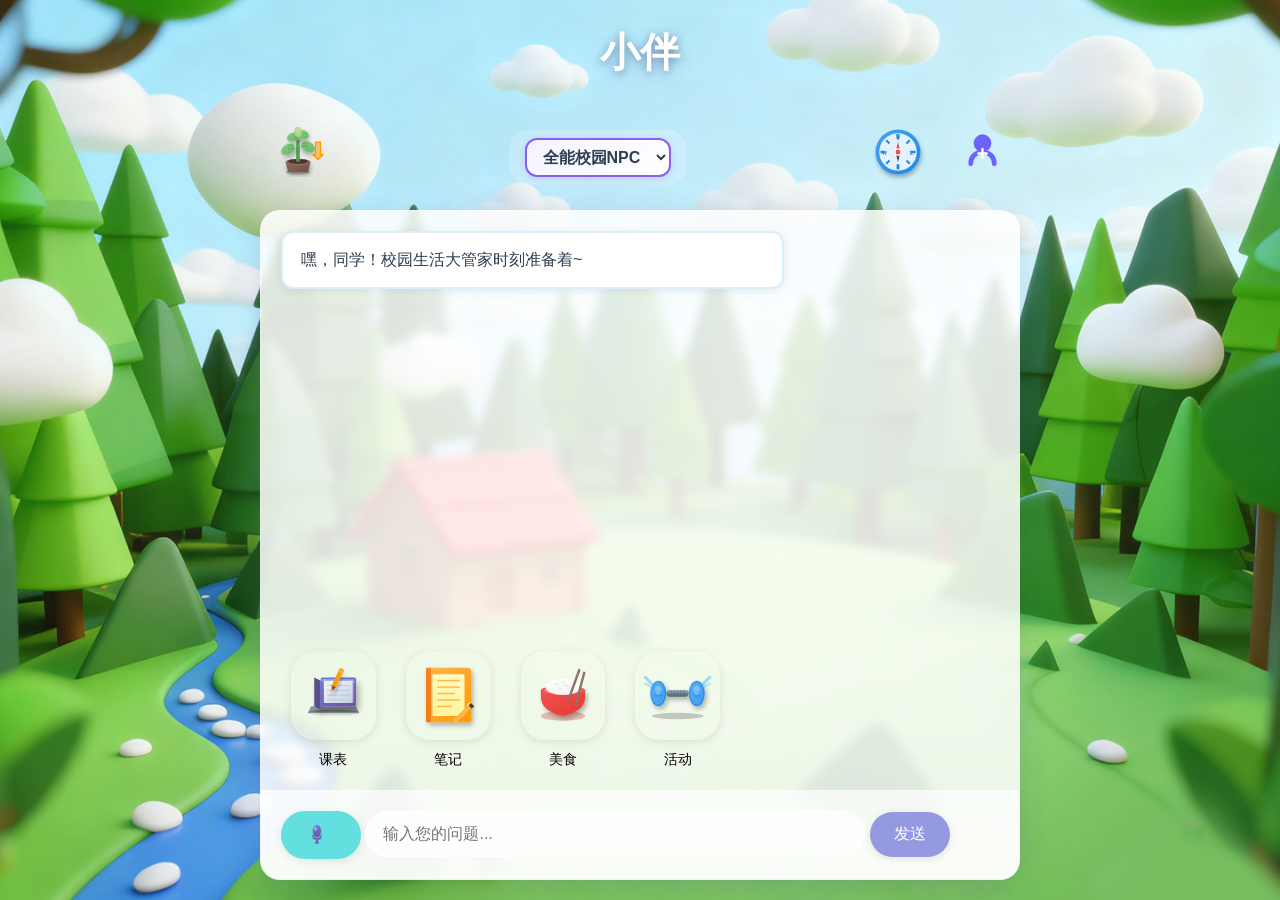
==== commit d0cbae7b: "index页面添加背景" ====
--- a/companion/index.html
+++ b/companion/index.html
@@ -7,14 +7,27 @@
     <link rel="stylesheet" href="style.css">
     <style>
         /* 主页特有背景效果 */
-        body {
+        /* body {
             background: url('space-login-bg.svg') no-repeat center center fixed;
             background-size: cover;
             margin: 0;
             padding: 0;
             position: relative;
             overflow-x: hidden;
-        }
+        } */
+
+        body {
+    background: url('index.png') no-repeat center center fixed;
+    background-size: cover;
+    background-attachment: fixed; /* 背景固定 */
+    background-position: center center; /* 居中 */
+    background-repeat: no-repeat; /* 不平铺 */
+    margin: 0;
+    padding: 0;
+    position: relative;
+    overflow-x: hidden;
+}
+
 
         /* 动态波浪效果 */
         body::before {
@@ -66,8 +79,7 @@
                 <button id="grows" data-action="grows" style="background-color: transparent; border: none; cursor: pointer; padding: 8px; width: 75px; display: flex; align-items: center; justify-content: center;"><img src="growth-3d-icon.svg" alt="成长" style="width: 60px; height: 60px;"></button>
                 <div id="personality-info" class="personality-info" style="display: flex; justify-content: center; align-items: center; max-width: 300px;">
                     <div style="text-align: center;">
-                        <span class="personality-label">性格特质: </span>
-                        <select id="personality-display" class="personality-value" style="padding: 8px 12px; border-radius: 12px; border: 2px solid #8B5CF6; background: linear-gradient(135deg, #f5f3ff 0%, #ffffff 100%); font-size: 16px; font-weight: 600; color: #2c3e50; cursor: pointer; box-shadow: 0 2px 8px rgba(139, 92, 246, 0.2); transition: all 0.3s ease;">
+                         <select id="personality-display" class="personality-value" style="padding: 8px 12px; border-radius: 12px; border: 2px solid #8B5CF6; background: linear-gradient(135deg, #f5f3ff 0%, #ffffff 100%); font-size: 16px; font-weight: 600; color: #2c3e50; cursor: pointer; box-shadow: 0 2px 8px rgba(139, 92, 246, 0.2); transition: all 0.3s ease; ">
                             <option value="life">全能校园NPC</option>
                             <option value="learn">学搭子Pro</option>
                             <option value="growth">成长合伙人</option>
@@ -92,9 +104,22 @@
             <div id="chat-messages"></div>
             <!-- 快捷功能按钮区域 -->
             <div id="quick-actions" class="quick-actions">
-                <button class="quick-btn btn" data-action="class" style="background-color: transparent; padding: 4px;"><img src="course-3d-icon.svg" alt="上课" style="width: 76.8px; height: 76.8px;"></button>
-                <button class="quick-btn btn" data-action="note" style="background-color: transparent; padding: 4px;"><img src="note-3d-icon.svg" alt="笔记" style="width: 76.8px; height: 76.8px;"></button>
-                <button class="quick-btn btn" data-action="eating" style="background-color: transparent; padding: 4px;"><img src="food-3d-icon.svg" alt="吃饭" style="width: 76.8px; height: 76.8px;"></button>
+                <div style="display: inline-block; text-align: center; margin: 0 10px; position: relative;">
+                    <button class="quick-btn btn" data-action="class" style="background-color: transparent; padding: 4px; display: block;"><img src="course-3d-icon.svg" alt="上课" style="width: 76.8px; height: 76.8px;"></button>
+                    <span style="color: #000000; font-size: 14px; font-weight: 500; display: block; margin-top: 8px; font-family: 'Comic Sans MS', 'Marker Felt', Arial, sans-serif;">课表</span>
+                </div>
+                <div style="display: inline-block; text-align: center; margin: 0 10px; position: relative;">
+                    <button class="quick-btn btn" data-action="note" style="background-color: transparent; padding: 4px; display: block;"><img src="note-3d-icon.svg" alt="笔记" style="width: 76.8px; height: 76.8px;"></button>
+                    <span style="color: #000000; font-size: 14px; font-weight: 500; display: block; margin-top: 8px; font-family: 'Comic Sans MS', 'Marker Felt', Arial, sans-serif;">笔记</span>
+                </div>
+                <div style="display: inline-block; text-align: center; margin: 0 10px; position: relative;">
+                    <button class="quick-btn btn" data-action="eating" style="background-color: transparent; padding: 4px; display: block;"><img src="food-3d-icon.svg" alt="吃饭" style="width: 76.8px; height: 76.8px;"></button>
+                    <span style="color: #000000; font-size: 14px; font-weight: 500; display: block; margin-top: 8px; font-family: 'Comic Sans MS', 'Marker Felt', Arial, sans-serif;">美食</span>
+                </div>
+                <div style="display: inline-block; text-align: center; margin: 0 10px; position: relative;">
+                    <button class="quick-btn btn" data-action="activity" style="background-color: transparent; padding: 4px; display: block;"><img src="activity-3d-icon.svg" alt="活动" style="width: 76.8px; height: 76.8px;"></button>
+                    <span style="color: #000000; font-size: 14px; font-weight: 500; display: block; margin-top: 8px; font-family: 'Comic Sans MS', 'Marker Felt', Arial, sans-serif;">活动</span>
+                </div>
                 
                 
             </div>
@@ -170,9 +195,6 @@
                             recommendContainer.className = 'message assistant-message';
                             recommendContainer.innerHTML = `
                                 <div class="message-content" style="padding: 15px;">
-                                    <div style="text-align: center; margin-bottom: 20px;">
-                                        <h3 style="font-size: 18px; color: #667eea; font-weight: bold; margin: 0; padding: 10px 0;">👥 “可能认识的人的小伴”</h3>
-                                    </div>
                                     <div style="background: linear-gradient(135deg, #FFE5F0 0%, #FFF5F8 100%); border-radius: 16px; padding: 20px; margin-bottom: 15px; box-shadow: 0 4px 12px rgba(255,182,193,0.3);">
                                         <div style="display: flex; align-items: center; gap: 15px;">
                                             <img src="user1_avatar.svg" alt="用户头像" style="width: 60px; height: 60px; border-radius: 50%; border: 3px solid #FFB6C1;">
@@ -185,7 +207,7 @@
                                                 <div style="margin-top: 12px; padding-top: 12px; border-top: 1px dashed #FFB6C1; color: #999; font-size: 13px;">📊 相似度: 年龄相仿、同专业、兴趣高度重合</div>
                                             </div>
                                             <div style="display: flex; flex-direction: column; gap: 10px;">
-                                                <button style="background: #FF69B4; color: white; border: none; padding: 8px 20px; border-radius: 20px; font-size: 14px; cursor: pointer; transition: all 0.3s;" onmouseover="if(!this.disabled) this.style.background='#FF1493'" onmouseout="if(!this.disabled) this.style.background='#FF69B4'" onclick="this.textContent='已关注'; this.style.background='#ccc'; this.style.cursor='not-allowed'; this.disabled=true; this.onmouseover=null; this.onmouseout=null;">+ 关注</button>
+                                                <button style="background: #FF69B4; color: white; border: none; padding: 8px 20px; border-radius: 20px; font-size: 14px; cursor: pointer; transition: all 0.3s;" onmouseover="this.style.background='#FF1493'" onmouseout="this.style.background='#FF69B4'" onclick="alert('已关注李小梦！')">+ 关注</button>
                                                 <button style="background: white; color: #FF69B4; border: 2px solid #FF69B4; padding: 8px 20px; border-radius: 20px; font-size: 14px; cursor: pointer; transition: all 0.3s;" onmouseover="this.style.background='#FFF0F5'" onmouseout="this.style.background='white'" onclick="openChat({name:'李小梦',avatar:'user1_avatar.svg',major:'计算机科学',grade:'大二',match:'相似度98%'})">💬 开聊</button>
                                             </div>
                                         </div>
@@ -202,7 +224,7 @@
                                                 <div style="margin-top: 12px; padding-top: 12px; border-top: 1px dashed #87CEEB; color: #999; font-size: 13px;">💝 匹配度: 性格互补、星座契合度98%</div>
                                             </div>
                                             <div style="display: flex; flex-direction: column; gap: 10px;">
-                                                <button style="background: #FF69B4; color: white; border: none; padding: 8px 20px; border-radius: 20px; font-size: 14px; cursor: pointer; transition: all 0.3s;" onmouseover="if(!this.disabled) this.style.background='#FF1493'" onmouseout="if(!this.disabled) this.style.background='#FF69B4'" onclick="this.textContent='已关注'; this.style.background='#ccc'; this.style.cursor='not-allowed'; this.disabled=true; this.onmouseover=null; this.onmouseout=null;">+ 关注</button>
+                                                <button style="background: #4169E1; color: white; border: none; padding: 8px 20px; border-radius: 20px; font-size: 14px; cursor: pointer; transition: all 0.3s;" onmouseover="this.style.background='#1E90FF'" onmouseout="this.style.background='#4169E1'" onclick="alert('已关注王浩然！')">+ 关注</button>
                                                 <button style="background: white; color: #4169E1; border: 2px solid #4169E1; padding: 8px 20px; border-radius: 20px; font-size: 14px; cursor: pointer; transition: all 0.3s;" onmouseover="this.style.background='#E6F3FF'" onmouseout="this.style.background='white'" onclick="openChat({name:'王浩然',avatar:'user2_avatar.svg',major:'工业设计',grade:'大三',match:'匹配度96%'})">💬 开聊</button>
                                             </div>
                                         </div>
@@ -219,7 +241,7 @@
                                                 <div style="margin-top: 12px; padding-top: 12px; border-top: 1px dashed #98FB98; color: #999; font-size: 13px;">🤝 默契度: 三观一致、人生态度相近</div>
                                             </div>
                                             <div style="display: flex; flex-direction: column; gap: 10px;">
-                                                <button style="background: #FF69B4; color: white; border: none; padding: 8px 20px; border-radius: 20px; font-size: 14px; cursor: pointer; transition: all 0.3s;" onmouseover="if(!this.disabled) this.style.background='#FF1493'" onmouseout="if(!this.disabled) this.style.background='#FF69B4'" onclick="this.textContent='已关注'; this.style.background='#ccc'; this.style.cursor='not-allowed'; this.disabled=true; this.onmouseover=null; this.onmouseout=null;">+ 关注</button>
+                                                <button style="background: #32CD32; color: white; border: none; padding: 8px 20px; border-radius: 20px; font-size: 14px; cursor: pointer; transition: all 0.3s;" onmouseover="this.style.background='#00FF00'" onmouseout="this.style.background='#32CD32'" onclick="alert('已关注张雨欣！')">+ 关注</button>
                                                 <button style="background: white; color: #32CD32; border: 2px solid #32CD32; padding: 8px 20px; border-radius: 20px; font-size: 14px; cursor: pointer; transition: all 0.3s;" onmouseover="this.style.background='#E8F5E8'" onmouseout="this.style.background='white'" onclick="openChat({name:'张雨欣',avatar:'user3_avatar.svg',major:'音乐表演',grade:'大二',match:'默契度95%'})">💬 开聊</button>
                                             </div>
                                         </div>
@@ -451,7 +473,7 @@
                                                     <div style="margin-top: 12px; padding-top: 12px; border-top: 1px dashed #FFB6C1; color: #999; font-size: 13px;">📊 相似度: 年龄相仿、同专业、兴趣高度重合</div>
                                                 </div>
                                                 <div style="display: flex; flex-direction: column; gap: 10px;">
-                                                    <button style="background: #FF69B4; color: white; border: none; padding: 8px 20px; border-radius: 20px; font-size: 14px; cursor: pointer; transition: all 0.3s;" onmouseover="this.style.background='#FF1493'" onmouseout="this.style.background='#FF69B4'" onclick="this.textContent='已关注'; this.style.background='#CCCCCC'; this.style.cursor='not-allowed'; this.onmouseover=null; this.onmouseout=null; this.onclick=null;">+ 关注</button>
+                                                    <button style="background: #FF69B4; color: white; border: none; padding: 8px 20px; border-radius: 20px; font-size: 14px; cursor: pointer; transition: all 0.3s;" onmouseover="this.style.background='#FF1493'" onmouseout="this.style.background='#FF69B4'" onclick="alert('已关注李小梦！')">+ 关注</button>
                                                     <button style="background: white; color: #FF69B4; border: 2px solid #FF69B4; padding: 8px 20px; border-radius: 20px; font-size: 14px; cursor: pointer; transition: all 0.3s;" onmouseover="this.style.background='#FFF0F5'" onmouseout="this.style.background='white'" onclick="openChat({name:'李小梦',avatar:'user1_avatar.svg',major:'计算机科学',grade:'大二',match:'相似度98%'})">💬 开聊</button>
                                                 </div>
                                             </div>
@@ -468,7 +490,7 @@
                                                     <div style="margin-top: 12px; padding-top: 12px; border-top: 1px dashed #87CEEB; color: #999; font-size: 13px;">💝 匹配度: 性格互补、星座契合度98%</div>
                                                 </div>
                                                 <div style="display: flex; flex-direction: column; gap: 10px;">
-                                                    <button style="background: #FF69B4; color: white; border: none; padding: 8px 20px; border-radius: 20px; font-size: 14px; cursor: pointer; transition: all 0.3s;" onmouseover="this.style.background='#FF1493'" onmouseout="this.style.background='#FF69B4'" onclick="this.textContent='已关注'; this.style.background='#CCCCCC'; this.style.cursor='not-allowed'; this.onmouseover=null; this.onmouseout=null; this.onclick=null;">+ 关注</button>
+                                                    <button style="background: #4169E1; color: white; border: none; padding: 8px 20px; border-radius: 20px; font-size: 14px; cursor: pointer; transition: all 0.3s;" onmouseover="this.style.background='#1E90FF'" onmouseout="this.style.background='#4169E1'" onclick="alert('已关注王浩然！')">+ 关注</button>
                                                     <button style="background: white; color: #4169E1; border: 2px solid #4169E1; padding: 8px 20px; border-radius: 20px; font-size: 14px; cursor: pointer; transition: all 0.3s;" onmouseover="this.style.background='#E6F3FF'" onmouseout="this.style.background='white'" onclick="openChat({name:'王浩然',avatar:'user2_avatar.svg',major:'工业设计',grade:'大三',match:'匹配度96%'})">💬 开聊</button>
                                                 </div>
                                             </div>
@@ -485,7 +507,7 @@
                                                     <div style="margin-top: 12px; padding-top: 12px; border-top: 1px dashed #98FB98; color: #999; font-size: 13px;">🤝 默契度: 三观一致、人生态度相近</div>
                                                 </div>
                                                 <div style="display: flex; flex-direction: column; gap: 10px;">
-                                                    <button style="background: #FF69B4; color: white; border: none; padding: 8px 20px; border-radius: 20px; font-size: 14px; cursor: pointer; transition: all 0.3s;" onmouseover="this.style.background='#FF1493'" onmouseout="this.style.background='#FF69B4'" onclick="this.textContent='已关注'; this.style.background='#CCCCCC'; this.style.cursor='not-allowed'; this.onmouseover=null; this.onmouseout=null; this.onclick=null;">+ 关注</button>
+                                                    <button style="background: #32CD32; color: white; border: none; padding: 8px 20px; border-radius: 20px; font-size: 14px; cursor: pointer; transition: all 0.3s;" onmouseover="this.style.background='#00FF00'" onmouseout="this.style.background='#32CD32'" onclick="alert('已关注张雨欣！')">+ 关注</button>
                                                     <button style="background: white; color: #32CD32; border: 2px solid #32CD32; padding: 8px 20px; border-radius: 20px; font-size: 14px; cursor: pointer; transition: all 0.3s;" onmouseover="this.style.background='#E8F5E8'" onmouseout="this.style.background='white'" onclick="openChat({name:'张雨欣',avatar:'user3_avatar.svg',major:'音乐表演',grade:'大二',match:'默契度95%'})">💬 开聊</button>
                                                 </div>
                                             </div>
@@ -500,29 +522,11 @@
                                 if (messagesContainer) {
                                     messagesContainer.appendChild(recommendContainer);
                                     
-                                    // 等待内容完全渲染后滚动到消息容器底部和页面底部
-                                    setTimeout(() => {
-                                        // 先滚动消息容器
-                                        if (typeof window.scrollToBottom === 'function') {
-                                            window.scrollToBottom();
-                                        } else {
-                                            messagesContainer.scrollTop = messagesContainer.scrollHeight;
-                                        }
-                                        console.log('滚动到消息容器底部,高度:', messagesContainer.scrollHeight);
-                                        
-                                        // 再滚动整个页面到底部
-                                        const scrollHeight = Math.max(
-                                            document.body.scrollHeight,
-                                            document.documentElement.scrollHeight,
-                                            document.body.offsetHeight,
-                                            document.documentElement.offsetHeight
-                                        );
-                                        window.scrollTo({
-                                            top: scrollHeight,
-                                            behavior: 'smooth'
-                                        });
-                                        console.log('滚动页面到底部,目标高度:', scrollHeight);
-                                    }, 500);
+                                    if (typeof window.scrollToBottom === 'function') {
+                                        window.scrollToBottom();
+                                    } else {
+                                        messagesContainer.scrollTop = messagesContainer.scrollHeight;
+                                    }
                                 }
                             }, 100);
                         } else {
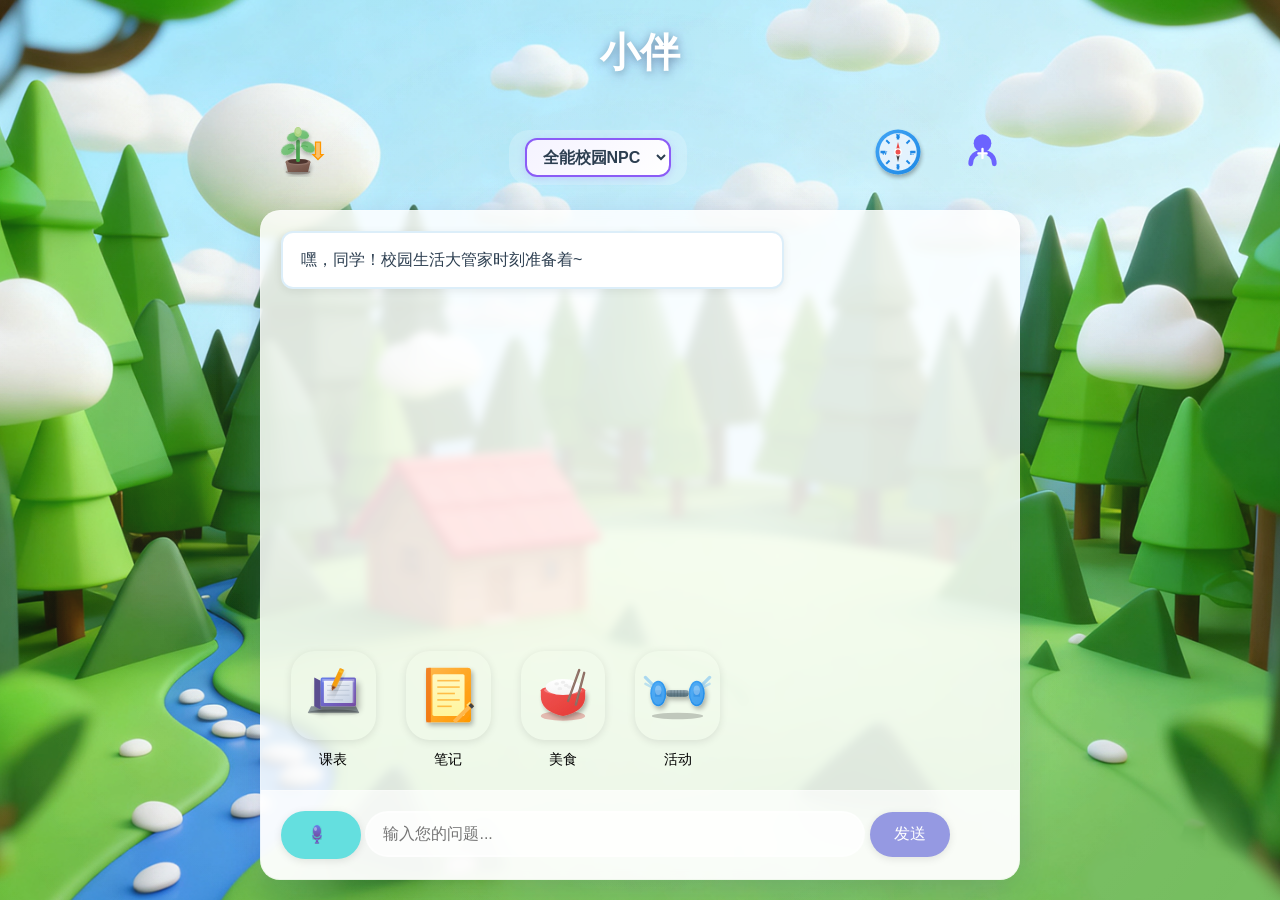
==== commit 16e55a0f: "样式完善" ====
--- a/companion/index.html
+++ b/companion/index.html
@@ -195,6 +195,9 @@
                             recommendContainer.className = 'message assistant-message';
                             recommendContainer.innerHTML = `
                                 <div class="message-content" style="padding: 15px;">
+                                    <div style="text-align: center; margin-bottom: 20px;">
+                                        <h3 style="font-size: 18px; color: #667eea; font-weight: bold; margin: 0; padding: 10px 0;">👥 “可能认识的人的小伴”</h3>
+                                    </div>
                                     <div style="background: linear-gradient(135deg, #FFE5F0 0%, #FFF5F8 100%); border-radius: 16px; padding: 20px; margin-bottom: 15px; box-shadow: 0 4px 12px rgba(255,182,193,0.3);">
                                         <div style="display: flex; align-items: center; gap: 15px;">
                                             <img src="user1_avatar.svg" alt="用户头像" style="width: 60px; height: 60px; border-radius: 50%; border: 3px solid #FFB6C1;">
@@ -207,7 +210,7 @@
                                                 <div style="margin-top: 12px; padding-top: 12px; border-top: 1px dashed #FFB6C1; color: #999; font-size: 13px;">📊 相似度: 年龄相仿、同专业、兴趣高度重合</div>
                                             </div>
                                             <div style="display: flex; flex-direction: column; gap: 10px;">
-                                                <button style="background: #FF69B4; color: white; border: none; padding: 8px 20px; border-radius: 20px; font-size: 14px; cursor: pointer; transition: all 0.3s;" onmouseover="this.style.background='#FF1493'" onmouseout="this.style.background='#FF69B4'" onclick="alert('已关注李小梦！')">+ 关注</button>
+                                                <button style="background: #FF69B4; color: white; border: none; padding: 8px 20px; border-radius: 20px; font-size: 14px; cursor: pointer; transition: all 0.3s;" onmouseover="if(!this.disabled) this.style.background='#FF1493'" onmouseout="if(!this.disabled) this.style.background='#FF69B4'" onclick="this.textContent='已关注'; this.style.background='#ccc'; this.style.cursor='not-allowed'; this.disabled=true; this.onmouseover=null; this.onmouseout=null;">+ 关注</button>
                                                 <button style="background: white; color: #FF69B4; border: 2px solid #FF69B4; padding: 8px 20px; border-radius: 20px; font-size: 14px; cursor: pointer; transition: all 0.3s;" onmouseover="this.style.background='#FFF0F5'" onmouseout="this.style.background='white'" onclick="openChat({name:'李小梦',avatar:'user1_avatar.svg',major:'计算机科学',grade:'大二',match:'相似度98%'})">💬 开聊</button>
                                             </div>
                                         </div>
@@ -224,7 +227,7 @@
                                                 <div style="margin-top: 12px; padding-top: 12px; border-top: 1px dashed #87CEEB; color: #999; font-size: 13px;">💝 匹配度: 性格互补、星座契合度98%</div>
                                             </div>
                                             <div style="display: flex; flex-direction: column; gap: 10px;">
-                                                <button style="background: #4169E1; color: white; border: none; padding: 8px 20px; border-radius: 20px; font-size: 14px; cursor: pointer; transition: all 0.3s;" onmouseover="this.style.background='#1E90FF'" onmouseout="this.style.background='#4169E1'" onclick="alert('已关注王浩然！')">+ 关注</button>
+                                                <button style="background: #FF69B4; color: white; border: none; padding: 8px 20px; border-radius: 20px; font-size: 14px; cursor: pointer; transition: all 0.3s;" onmouseover="if(!this.disabled) this.style.background='#FF1493'" onmouseout="if(!this.disabled) this.style.background='#FF69B4'" onclick="this.textContent='已关注'; this.style.background='#ccc'; this.style.cursor='not-allowed'; this.disabled=true; this.onmouseover=null; this.onmouseout=null;">+ 关注</button>
                                                 <button style="background: white; color: #4169E1; border: 2px solid #4169E1; padding: 8px 20px; border-radius: 20px; font-size: 14px; cursor: pointer; transition: all 0.3s;" onmouseover="this.style.background='#E6F3FF'" onmouseout="this.style.background='white'" onclick="openChat({name:'王浩然',avatar:'user2_avatar.svg',major:'工业设计',grade:'大三',match:'匹配度96%'})">💬 开聊</button>
                                             </div>
                                         </div>
@@ -241,7 +244,7 @@
                                                 <div style="margin-top: 12px; padding-top: 12px; border-top: 1px dashed #98FB98; color: #999; font-size: 13px;">🤝 默契度: 三观一致、人生态度相近</div>
                                             </div>
                                             <div style="display: flex; flex-direction: column; gap: 10px;">
-                                                <button style="background: #32CD32; color: white; border: none; padding: 8px 20px; border-radius: 20px; font-size: 14px; cursor: pointer; transition: all 0.3s;" onmouseover="this.style.background='#00FF00'" onmouseout="this.style.background='#32CD32'" onclick="alert('已关注张雨欣！')">+ 关注</button>
+                                                <button style="background: #FF69B4; color: white; border: none; padding: 8px 20px; border-radius: 20px; font-size: 14px; cursor: pointer; transition: all 0.3s;" onmouseover="if(!this.disabled) this.style.background='#FF1493'" onmouseout="if(!this.disabled) this.style.background='#FF69B4'" onclick="this.textContent='已关注'; this.style.background='#ccc'; this.style.cursor='not-allowed'; this.disabled=true; this.onmouseover=null; this.onmouseout=null;">+ 关注</button>
                                                 <button style="background: white; color: #32CD32; border: 2px solid #32CD32; padding: 8px 20px; border-radius: 20px; font-size: 14px; cursor: pointer; transition: all 0.3s;" onmouseover="this.style.background='#E8F5E8'" onmouseout="this.style.background='white'" onclick="openChat({name:'张雨欣',avatar:'user3_avatar.svg',major:'音乐表演',grade:'大二',match:'默契度95%'})">💬 开聊</button>
                                             </div>
                                         </div>
@@ -276,7 +279,7 @@
                     quickBtns.forEach(b => b.classList.remove('selected'));
                     // 添加当前按钮的选中状态
                     this.classList.add('selected');
-                      
+                       
                     // 获取按钮的data-action属性
                     const action = this.getAttribute('data-action');
                     
@@ -312,7 +315,7 @@
 - 记得提前5-10分钟到达教室
 - 带好相关教材和笔记本
 - 关注天气变化，合理安排出行时间`;
-                         
+                           
                         // 调用全局的addMessage函数添加消息
                         if (window.addMessage) {
                             window.addMessage('assistant', schedule);
@@ -343,8 +346,31 @@
                         }
                     }
                     
+                    // 如果是"活动"按钮，推送近期活动信息
+                    else if (action === 'activity') {
+                        // 定义活动信息内容
+                        const activityInfo = `🎉 近期活动一览：
+
+🏫 校内活动：
+- 校园科技节（11.20-11.25）
+- 冬季运动会（12.5-12.6）
+- 新年文艺晚会（12.30）
+
+🌆 校外实践：
+- 互联网企业参观（11.23）
+- 志愿者社区服务（每周六）
+- 创业交流会（12.10）
+
+✨ 参与活动可获得学分和社会实践小时哦！`;
+                           
+                        // 调用全局的addMessage函数添加消息
+                        if (window.addMessage) {
+                            window.addMessage('assistant', activityInfo);
+                        }
+                    }
+                    
                     // 如果是"笔记"按钮，显示上课摘要信息
-                    if (action === 'note') {
+                    else if (action === 'note') {
                         // 定义上课摘要信息（三行）
                         const noteSummary = `📝 今日课程摘要：
 
@@ -473,7 +499,7 @@
                                                     <div style="margin-top: 12px; padding-top: 12px; border-top: 1px dashed #FFB6C1; color: #999; font-size: 13px;">📊 相似度: 年龄相仿、同专业、兴趣高度重合</div>
                                                 </div>
                                                 <div style="display: flex; flex-direction: column; gap: 10px;">
-                                                    <button style="background: #FF69B4; color: white; border: none; padding: 8px 20px; border-radius: 20px; font-size: 14px; cursor: pointer; transition: all 0.3s;" onmouseover="this.style.background='#FF1493'" onmouseout="this.style.background='#FF69B4'" onclick="alert('已关注李小梦！')">+ 关注</button>
+                                                    <button style="background: #FF69B4; color: white; border: none; padding: 8px 20px; border-radius: 20px; font-size: 14px; cursor: pointer; transition: all 0.3s;" onmouseover="this.style.background='#FF1493'" onmouseout="this.style.background='#FF69B4'" onclick="this.textContent='已关注'; this.style.background='#CCCCCC'; this.style.cursor='not-allowed'; this.onmouseover=null; this.onmouseout=null; this.onclick=null;">+ 关注</button>
                                                     <button style="background: white; color: #FF69B4; border: 2px solid #FF69B4; padding: 8px 20px; border-radius: 20px; font-size: 14px; cursor: pointer; transition: all 0.3s;" onmouseover="this.style.background='#FFF0F5'" onmouseout="this.style.background='white'" onclick="openChat({name:'李小梦',avatar:'user1_avatar.svg',major:'计算机科学',grade:'大二',match:'相似度98%'})">💬 开聊</button>
                                                 </div>
                                             </div>
@@ -490,7 +516,7 @@
                                                     <div style="margin-top: 12px; padding-top: 12px; border-top: 1px dashed #87CEEB; color: #999; font-size: 13px;">💝 匹配度: 性格互补、星座契合度98%</div>
                                                 </div>
                                                 <div style="display: flex; flex-direction: column; gap: 10px;">
-                                                    <button style="background: #4169E1; color: white; border: none; padding: 8px 20px; border-radius: 20px; font-size: 14px; cursor: pointer; transition: all 0.3s;" onmouseover="this.style.background='#1E90FF'" onmouseout="this.style.background='#4169E1'" onclick="alert('已关注王浩然！')">+ 关注</button>
+                                                    <button style="background: #FF69B4; color: white; border: none; padding: 8px 20px; border-radius: 20px; font-size: 14px; cursor: pointer; transition: all 0.3s;" onmouseover="this.style.background='#FF1493'" onmouseout="this.style.background='#FF69B4'" onclick="this.textContent='已关注'; this.style.background='#CCCCCC'; this.style.cursor='not-allowed'; this.onmouseover=null; this.onmouseout=null; this.onclick=null;">+ 关注</button>
                                                     <button style="background: white; color: #4169E1; border: 2px solid #4169E1; padding: 8px 20px; border-radius: 20px; font-size: 14px; cursor: pointer; transition: all 0.3s;" onmouseover="this.style.background='#E6F3FF'" onmouseout="this.style.background='white'" onclick="openChat({name:'王浩然',avatar:'user2_avatar.svg',major:'工业设计',grade:'大三',match:'匹配度96%'})">💬 开聊</button>
                                                 </div>
                                             </div>
@@ -507,7 +533,7 @@
                                                     <div style="margin-top: 12px; padding-top: 12px; border-top: 1px dashed #98FB98; color: #999; font-size: 13px;">🤝 默契度: 三观一致、人生态度相近</div>
                                                 </div>
                                                 <div style="display: flex; flex-direction: column; gap: 10px;">
-                                                    <button style="background: #32CD32; color: white; border: none; padding: 8px 20px; border-radius: 20px; font-size: 14px; cursor: pointer; transition: all 0.3s;" onmouseover="this.style.background='#00FF00'" onmouseout="this.style.background='#32CD32'" onclick="alert('已关注张雨欣！')">+ 关注</button>
+                                                    <button style="background: #FF69B4; color: white; border: none; padding: 8px 20px; border-radius: 20px; font-size: 14px; cursor: pointer; transition: all 0.3s;" onmouseover="this.style.background='#FF1493'" onmouseout="this.style.background='#FF69B4'" onclick="this.textContent='已关注'; this.style.background='#CCCCCC'; this.style.cursor='not-allowed'; this.onmouseover=null; this.onmouseout=null; this.onclick=null;">+ 关注</button>
                                                     <button style="background: white; color: #32CD32; border: 2px solid #32CD32; padding: 8px 20px; border-radius: 20px; font-size: 14px; cursor: pointer; transition: all 0.3s;" onmouseover="this.style.background='#E8F5E8'" onmouseout="this.style.background='white'" onclick="openChat({name:'张雨欣',avatar:'user3_avatar.svg',major:'音乐表演',grade:'大二',match:'默契度95%'})">💬 开聊</button>
                                                 </div>
                                             </div>
@@ -522,11 +548,29 @@
                                 if (messagesContainer) {
                                     messagesContainer.appendChild(recommendContainer);
                                     
-                                    if (typeof window.scrollToBottom === 'function') {
-                                        window.scrollToBottom();
-                                    } else {
-                                        messagesContainer.scrollTop = messagesContainer.scrollHeight;
-                                    }
+                                    // 等待内容完全渲染后滚动到消息容器底部和页面底部
+                                    setTimeout(() => {
+                                        // 先滚动消息容器
+                                        if (typeof window.scrollToBottom === 'function') {
+                                            window.scrollToBottom();
+                                        } else {
+                                            messagesContainer.scrollTop = messagesContainer.scrollHeight;
+                                        }
+                                        console.log('滚动到消息容器底部,高度:', messagesContainer.scrollHeight);
+                                        
+                                        // 再滚动整个页面到底部
+                                        const scrollHeight = Math.max(
+                                            document.body.scrollHeight,
+                                            document.documentElement.scrollHeight,
+                                            document.body.offsetHeight,
+                                            document.documentElement.offsetHeight
+                                        );
+                                        window.scrollTo({
+                                            top: scrollHeight,
+                                            behavior: 'smooth'
+                                        });
+                                        console.log('滚动页面到底部,目标高度:', scrollHeight);
+                                    }, 500);
                                 }
                             }, 100);
                         } else {
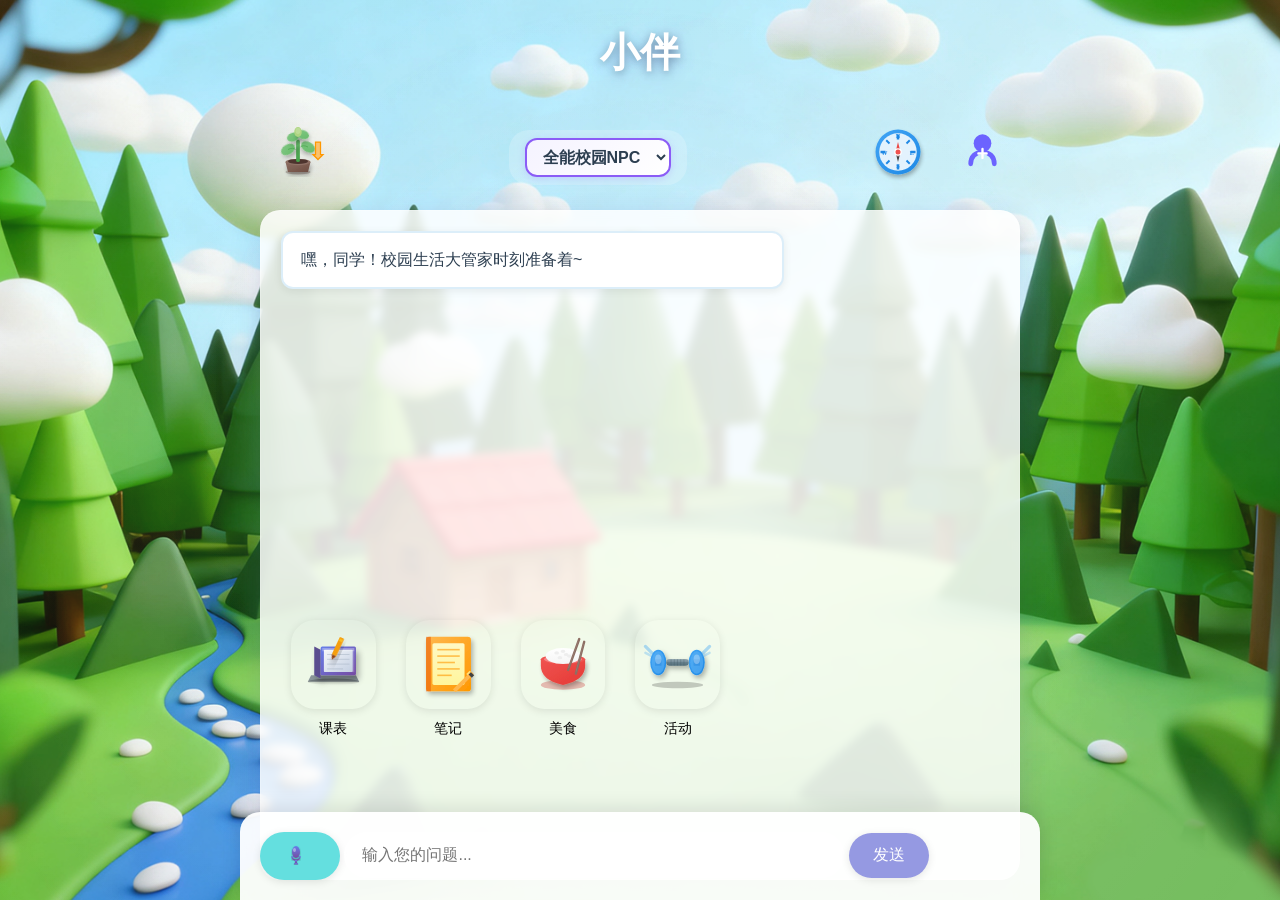
==== commit 76e651f8: "录音悬浮" ====
--- a/companion/index.html
+++ b/companion/index.html
@@ -123,45 +123,6 @@
                 
                 
             </div>
-            <!-- 合并输入区域 -->
-            <div id="manual-input-container" class="input-area">
-                <button id="start-btn" class="btn">
-                    <svg width="24" height="24" viewBox="0 0 24 24" style="vertical-align: middle; margin-right: 8px;">
-                        <defs>
-                            <linearGradient id="micGradient" x1="0%" y1="0%" x2="0%" y2="100%">
-                                <stop offset="0%" style="stop-color:#667eea;stop-opacity:1" />
-                                <stop offset="100%" style="stop-color:#764ba2;stop-opacity:1" />
-                            </linearGradient>
-                            <filter id="shadow">
-                                <feGaussianBlur in="SourceAlpha" stdDeviation="1"/>
-                                <feOffset dx="0" dy="1" result="offsetblur"/>
-                                <feComponentTransfer>
-                                    <feFuncA type="linear" slope="0.3"/>
-                                </feComponentTransfer>
-                                <feMerge>
-                                    <feMergeNode/>
-                                    <feMergeNode in="SourceGraphic"/>
-                                </feMerge>
-                            </filter>
-                        </defs>
-                        <!-- 话筒主体 -->
-                        <ellipse cx="12" cy="8" rx="4" ry="6" fill="url(#micGradient)" filter="url(#shadow)"/>
-                        <!-- 话筒底座 -->
-                        <path d="M 12 14 Q 12 16, 12 16" stroke="url(#micGradient)" stroke-width="2" fill="none" filter="url(#shadow)"/>
-                        <!-- 话筒支架 -->
-                        <path d="M 8 12 Q 8 16, 12 16 Q 16 16, 16 12" stroke="url(#micGradient)" stroke-width="1.5" fill="none" filter="url(#shadow)"/>
-                        <!-- 话筒底部 -->
-                        <line x1="9" y1="16" x2="15" y2="16" stroke="url(#micGradient)" stroke-width="2" stroke-linecap="round" filter="url(#shadow)"/>
-                        <rect x="11" y="16" width="2" height="3" fill="url(#micGradient)" filter="url(#shadow)"/>
-                        <rect x="10" y="19" width="4" height="1.5" rx="0.5" fill="url(#micGradient)" filter="url(#shadow)"/>
-                        <!-- 高光效果 -->
-                        <ellipse cx="10.5" cy="6" rx="1.5" ry="2" fill="rgba(255,255,255,0.4)"/>
-                    </svg>
-                    
-                </button>
-                <input type="text" id="manual-input" placeholder="输入您的问题...">
-                <button id="send-btn" class="btn">发送</button>
-            </div>
 
             
         </div>
@@ -700,5 +661,44 @@
     </script>
     
     <script src="script.js"></script>
+    
+    <!-- 合并输入区域 - 移到页面底部 -->
+    <div id="manual-input-container" class="input-area">
+        <button id="start-btn" class="btn">
+            <svg width="24" height="24" viewBox="0 0 24 24" style="vertical-align: middle; margin-right: 8px;">
+                <defs>
+                    <linearGradient id="micGradient" x1="0%" y1="0%" x2="0%" y2="100%">
+                        <stop offset="0%" style="stop-color:#667eea;stop-opacity:1" />
+                        <stop offset="100%" style="stop-color:#764ba2;stop-opacity:1" />
+                    </linearGradient>
+                    <filter id="shadow">
+                        <feGaussianBlur in="SourceAlpha" stdDeviation="1"/>
+                        <feOffset dx="0" dy="1" result="offsetblur"/>
+                        <feComponentTransfer>
+                            <feFuncA type="linear" slope="0.3"/>
+                        </feComponentTransfer>
+                        <feMerge>
+                            <feMergeNode/>
+                            <feMergeNode in="SourceGraphic"/>
+                        </feMerge>
+                    </filter>
+                </defs>
+                <!-- 话筒主体 -->
+                <ellipse cx="12" cy="8" rx="4" ry="6" fill="url(#micGradient)" filter="url(#shadow)"/>
+                <!-- 话筒底座 -->
+                <path d="M 12 14 Q 12 16, 12 16" stroke="url(#micGradient)" stroke-width="2" fill="none" filter="url(#shadow)"/>
+                <!-- 话筒支架 -->
+                <path d="M 8 12 Q 8 16, 12 16 Q 16 16, 16 12" stroke="url(#micGradient)" stroke-width="1.5" fill="none" filter="url(#shadow)"/>
+                <!-- 话筒底部 -->
+                <line x1="9" y1="16" x2="15" y2="16" stroke="url(#micGradient)" stroke-width="2" stroke-linecap="round" filter="url(#shadow)"/>
+                <rect x="11" y="16" width="2" height="3" fill="url(#micGradient)" filter="url(#shadow)"/>
+                <rect x="10" y="19" width="4" height="1.5" rx="0.5" fill="url(#micGradient)" filter="url(#shadow)"/>
+                <!-- 高光效果 -->
+                <ellipse cx="10.5" cy="6" rx="1.5" ry="2" fill="rgba(255,255,255,0.4)"/>
+            </svg>
+        </button>
+        <input type="text" id="manual-input" placeholder="输入您的问题...">
+        <button id="send-btn" class="btn">发送</button>
+    </div>
 </body>
 </html>
--- a/companion/style.css
+++ b/companion/style.css
@@ -140,6 +140,7 @@
     flex: 1;
     display: flex;
     flex-direction: column;
+    padding-bottom: 120px; /* 为悬浮输入区域留出空间 */
 }
 
 /* 聊天消息区域样式 */
@@ -147,6 +148,7 @@
     height: 100vh;
     overflow-y: auto;
     padding: 20px;
+    padding-bottom: 120px; /* 增加底部内边距，避免被悬浮的输入区域遮挡 */
     background-color: transparent;
     flex: 1;
     position: relative;
@@ -194,14 +196,24 @@
     transition: all 0.3s ease;
 }
 
-/* 输入区域样式 */
-.input-area {
+/* 输入区域样式 - 悬浮在底部 */
+/* 输入区域样式 - 悬浮在底部 */
+#manual-input-container.input-area {
     display: flex;
     gap: 10px;
     padding: 20px;
-    background-color: rgba(255, 255, 255, 0.7);
-    border-top: 1px solid rgba(255, 255, 255, 0.3);
+    background-color: rgba(255, 255, 255, 0.95);
+    border-radius: 20px 20px 0 0;
+    box-shadow: 0 -4px 20px rgba(0, 0, 0, 0.1);
     align-items: center;
+    position: fixed;
+    bottom: 0;
+    left: 50%;
+    transform: translateX(-50%);
+    width: 100%;
+    max-width: 800px;
+    z-index: 1000;
+    background-color: rgba(255, 255, 255, 0.95) !important;
 }
 
 .input-area #manual-input {
@@ -304,8 +316,8 @@
     box-shadow: 0 4px 12px rgba(0, 0, 0, 0.15);
 }
 
-/* 手动输入区域样式 */
-.manual-input-container {
+/* 手动输入区域样式 - 为非悬浮状态准备，实际悬浮效果由ID选择器控制 */
+.manual-input-container:not(.input-area) {
     display: flex;
     gap: 10px;
     padding: 0 20px 20px;
@@ -385,6 +397,10 @@
     
     .input-area {
         flex-direction: column;
+        padding: 15px;
+        width: 100%;
+        left: 0;
+        transform: none;
     }
     
     .btn {
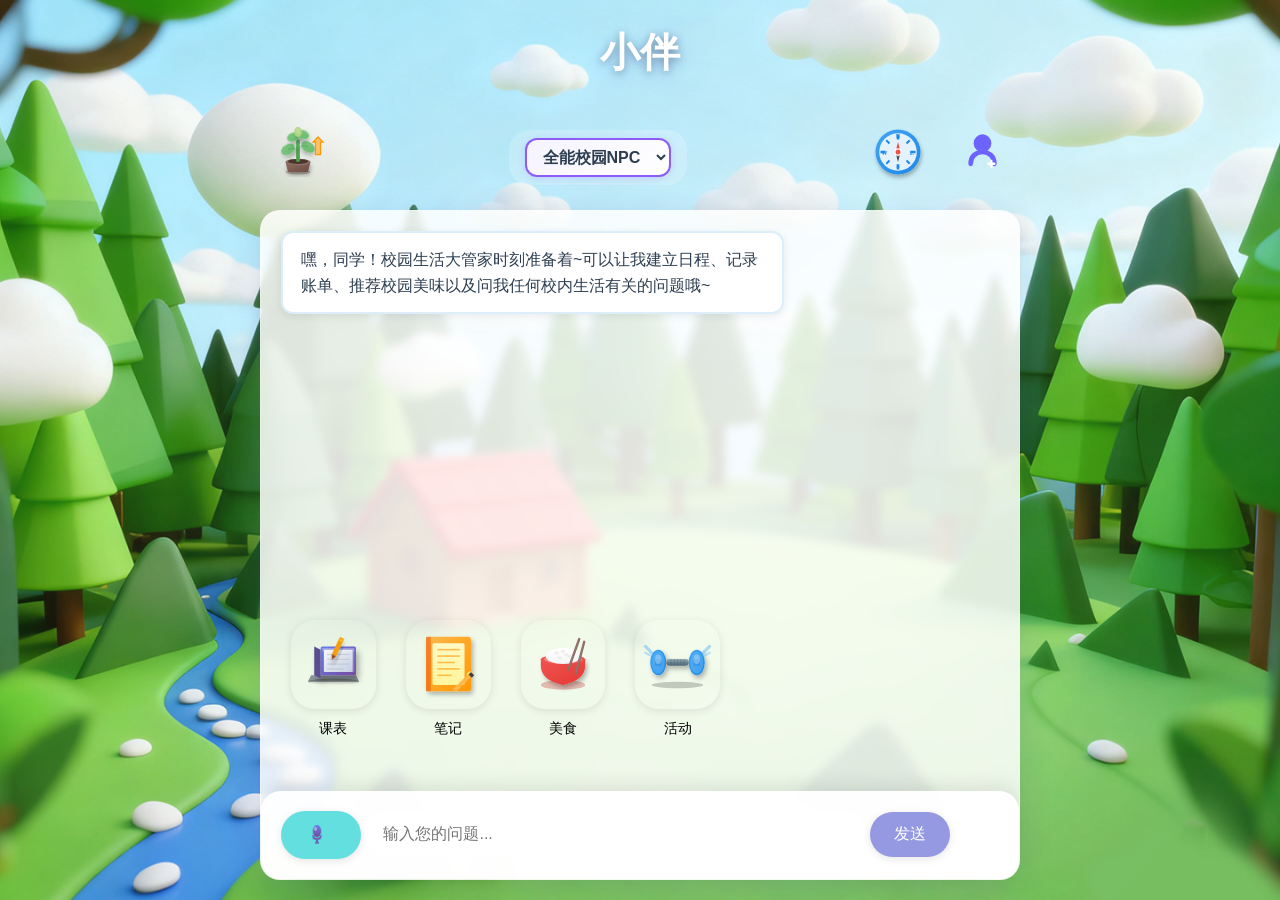
==== commit 66f0f4a5: "替换图标" ====
--- a/companion/index.html
+++ b/companion/index.html
@@ -93,7 +93,7 @@
                         <svg width="60" height="60" viewBox="0 0 100 100" fill="none" xmlns="http://www.w3.org/2000/svg">
                             <circle cx="50" cy="35" r="15" fill="#6C63FF"/>
                             <path d="M30 70C30 58 38 50 50 50C62 50 70 58 70 70" stroke="#6C63FF" stroke-width="8" stroke-linecap="round"/>
-                            <path d="M50 45V60M43 52.5H57" stroke="white" stroke-width="4" stroke-linecap="round"/>
+                            <path d="M65 65V75M60 70H70" stroke="white" stroke-width="4" stroke-linecap="round"/>
                         </svg>
                     </button>
                 </div>
@@ -123,11 +123,50 @@
                 
                 
             </div>
+    <!-- 合并输入区域 -->
+            <div id="manual-input-container" class="input-area">
+                <button id="start-btn" class="btn">
+                    <svg width="24" height="24" viewBox="0 0 24 24" style="vertical-align: middle; margin-right: 8px;">
+                        <defs>
+                            <linearGradient id="micGradient" x1="0%" y1="0%" x2="0%" y2="100%">
+                                <stop offset="0%" style="stop-color:#667eea;stop-opacity:1" />
+                                <stop offset="100%" style="stop-color:#764ba2;stop-opacity:1" />
+                            </linearGradient>
+                            <filter id="shadow">
+                                <feGaussianBlur in="SourceAlpha" stdDeviation="1"/>
+                                <feOffset dx="0" dy="1" result="offsetblur"/>
+                                <feComponentTransfer>
+                                    <feFuncA type="linear" slope="0.3"/>
+                                </feComponentTransfer>
+                                <feMerge>
+                                    <feMergeNode/>
+                                    <feMergeNode in="SourceGraphic"/>
+                                </feMerge>
+                            </filter>
+                        </defs>
+                        <!-- 话筒主体 -->
+                        <ellipse cx="12" cy="8" rx="4" ry="6" fill="url(#micGradient)" filter="url(#shadow)"/>
+                        <!-- 话筒底座 -->
+                        <path d="M 12 14 Q 12 16, 12 16" stroke="url(#micGradient)" stroke-width="2" fill="none" filter="url(#shadow)"/>
+                        <!-- 话筒支架 -->
+                        <path d="M 8 12 Q 8 16, 12 16 Q 16 16, 16 12" stroke="url(#micGradient)" stroke-width="1.5" fill="none" filter="url(#shadow)"/>
+                        <!-- 话筒底部 -->
+                        <line x1="9" y1="16" x2="15" y2="16" stroke="url(#micGradient)" stroke-width="2" stroke-linecap="round" filter="url(#shadow)"/>
+                        <rect x="11" y="16" width="2" height="3" fill="url(#micGradient)" filter="url(#shadow)"/>
+                        <rect x="10" y="19" width="4" height="1.5" rx="0.5" fill="url(#micGradient)" filter="url(#shadow)"/>
+                        <!-- 高光效果 -->
+                        <ellipse cx="10.5" cy="6" rx="1.5" ry="2" fill="rgba(255,255,255,0.4)"/>
+                    </svg>
+                    
+                </button>
+                <input type="text" id="manual-input" placeholder="输入您的问题...">
+                <button id="send-btn" class="btn">发送</button>
+            </div>
 
             
         </div>
 
-    </div>
+            </div>
 
     <script>
         // 快捷功能按钮选择功能
@@ -138,7 +177,7 @@
             const growthBtn = document.querySelector('button[data-action="grows"]');
             if (growthBtn) {
                 growthBtn.addEventListener('click', function() {
-                    window.location.href = 'growth.html';
+                    window.open('growth.html', '_blank');
                 });
             }
             
@@ -661,44 +700,5 @@
     </script>
     
     <script src="script.js"></script>
-    
-    <!-- 合并输入区域 - 移到页面底部 -->
-    <div id="manual-input-container" class="input-area">
-        <button id="start-btn" class="btn">
-            <svg width="24" height="24" viewBox="0 0 24 24" style="vertical-align: middle; margin-right: 8px;">
-                <defs>
-                    <linearGradient id="micGradient" x1="0%" y1="0%" x2="0%" y2="100%">
-                        <stop offset="0%" style="stop-color:#667eea;stop-opacity:1" />
-                        <stop offset="100%" style="stop-color:#764ba2;stop-opacity:1" />
-                    </linearGradient>
-                    <filter id="shadow">
-                        <feGaussianBlur in="SourceAlpha" stdDeviation="1"/>
-                        <feOffset dx="0" dy="1" result="offsetblur"/>
-                        <feComponentTransfer>
-                            <feFuncA type="linear" slope="0.3"/>
-                        </feComponentTransfer>
-                        <feMerge>
-                            <feMergeNode/>
-                            <feMergeNode in="SourceGraphic"/>
-                        </feMerge>
-                    </filter>
-                </defs>
-                <!-- 话筒主体 -->
-                <ellipse cx="12" cy="8" rx="4" ry="6" fill="url(#micGradient)" filter="url(#shadow)"/>
-                <!-- 话筒底座 -->
-                <path d="M 12 14 Q 12 16, 12 16" stroke="url(#micGradient)" stroke-width="2" fill="none" filter="url(#shadow)"/>
-                <!-- 话筒支架 -->
-                <path d="M 8 12 Q 8 16, 12 16 Q 16 16, 16 12" stroke="url(#micGradient)" stroke-width="1.5" fill="none" filter="url(#shadow)"/>
-                <!-- 话筒底部 -->
-                <line x1="9" y1="16" x2="15" y2="16" stroke="url(#micGradient)" stroke-width="2" stroke-linecap="round" filter="url(#shadow)"/>
-                <rect x="11" y="16" width="2" height="3" fill="url(#micGradient)" filter="url(#shadow)"/>
-                <rect x="10" y="19" width="4" height="1.5" rx="0.5" fill="url(#micGradient)" filter="url(#shadow)"/>
-                <!-- 高光效果 -->
-                <ellipse cx="10.5" cy="6" rx="1.5" ry="2" fill="rgba(255,255,255,0.4)"/>
-            </svg>
-        </button>
-        <input type="text" id="manual-input" placeholder="输入您的问题...">
-        <button id="send-btn" class="btn">发送</button>
-    </div>
 </body>
 </html>
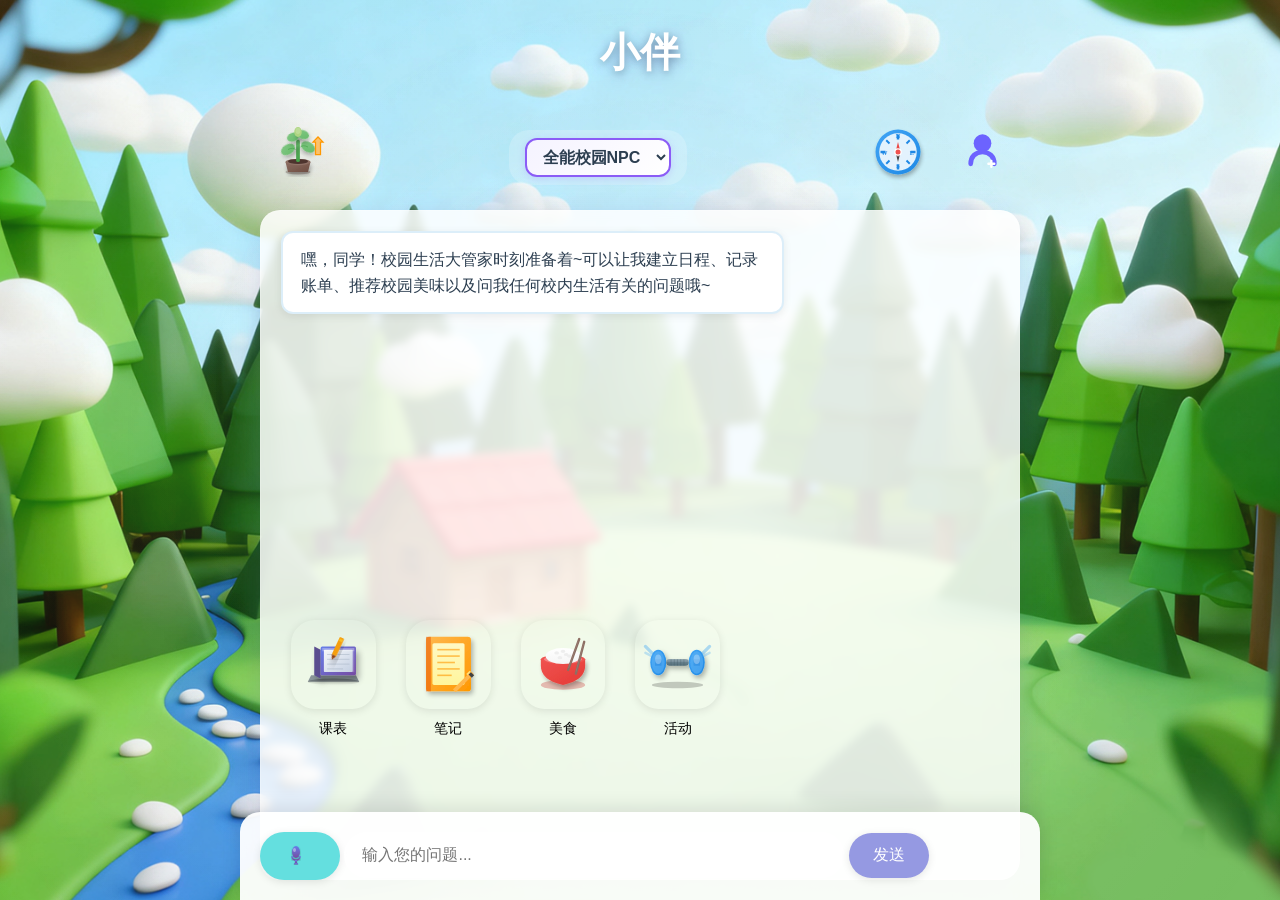
==== commit 71850981: "冲突合并" ====
--- a/companion/index.html
+++ b/companion/index.html
@@ -123,45 +123,6 @@
                 
                 
             </div>
-    <!-- 合并输入区域 -->
-            <div id="manual-input-container" class="input-area">
-                <button id="start-btn" class="btn">
-                    <svg width="24" height="24" viewBox="0 0 24 24" style="vertical-align: middle; margin-right: 8px;">
-                        <defs>
-                            <linearGradient id="micGradient" x1="0%" y1="0%" x2="0%" y2="100%">
-                                <stop offset="0%" style="stop-color:#667eea;stop-opacity:1" />
-                                <stop offset="100%" style="stop-color:#764ba2;stop-opacity:1" />
-                            </linearGradient>
-                            <filter id="shadow">
-                                <feGaussianBlur in="SourceAlpha" stdDeviation="1"/>
-                                <feOffset dx="0" dy="1" result="offsetblur"/>
-                                <feComponentTransfer>
-                                    <feFuncA type="linear" slope="0.3"/>
-                                </feComponentTransfer>
-                                <feMerge>
-                                    <feMergeNode/>
-                                    <feMergeNode in="SourceGraphic"/>
-                                </feMerge>
-                            </filter>
-                        </defs>
-                        <!-- 话筒主体 -->
-                        <ellipse cx="12" cy="8" rx="4" ry="6" fill="url(#micGradient)" filter="url(#shadow)"/>
-                        <!-- 话筒底座 -->
-                        <path d="M 12 14 Q 12 16, 12 16" stroke="url(#micGradient)" stroke-width="2" fill="none" filter="url(#shadow)"/>
-                        <!-- 话筒支架 -->
-                        <path d="M 8 12 Q 8 16, 12 16 Q 16 16, 16 12" stroke="url(#micGradient)" stroke-width="1.5" fill="none" filter="url(#shadow)"/>
-                        <!-- 话筒底部 -->
-                        <line x1="9" y1="16" x2="15" y2="16" stroke="url(#micGradient)" stroke-width="2" stroke-linecap="round" filter="url(#shadow)"/>
-                        <rect x="11" y="16" width="2" height="3" fill="url(#micGradient)" filter="url(#shadow)"/>
-                        <rect x="10" y="19" width="4" height="1.5" rx="0.5" fill="url(#micGradient)" filter="url(#shadow)"/>
-                        <!-- 高光效果 -->
-                        <ellipse cx="10.5" cy="6" rx="1.5" ry="2" fill="rgba(255,255,255,0.4)"/>
-                    </svg>
-                    
-                </button>
-                <input type="text" id="manual-input" placeholder="输入您的问题...">
-                <button id="send-btn" class="btn">发送</button>
-            </div>
 
             
         </div>
@@ -700,5 +661,44 @@
     </script>
     
     <script src="script.js"></script>
+    
+    <!-- 合并输入区域 - 移到页面底部 -->
+    <div id="manual-input-container" class="input-area">
+        <button id="start-btn" class="btn">
+            <svg width="24" height="24" viewBox="0 0 24 24" style="vertical-align: middle; margin-right: 8px;">
+                <defs>
+                    <linearGradient id="micGradient" x1="0%" y1="0%" x2="0%" y2="100%">
+                        <stop offset="0%" style="stop-color:#667eea;stop-opacity:1" />
+                        <stop offset="100%" style="stop-color:#764ba2;stop-opacity:1" />
+                    </linearGradient>
+                    <filter id="shadow">
+                        <feGaussianBlur in="SourceAlpha" stdDeviation="1"/>
+                        <feOffset dx="0" dy="1" result="offsetblur"/>
+                        <feComponentTransfer>
+                            <feFuncA type="linear" slope="0.3"/>
+                        </feComponentTransfer>
+                        <feMerge>
+                            <feMergeNode/>
+                            <feMergeNode in="SourceGraphic"/>
+                        </feMerge>
+                    </filter>
+                </defs>
+                <!-- 话筒主体 -->
+                <ellipse cx="12" cy="8" rx="4" ry="6" fill="url(#micGradient)" filter="url(#shadow)"/>
+                <!-- 话筒底座 -->
+                <path d="M 12 14 Q 12 16, 12 16" stroke="url(#micGradient)" stroke-width="2" fill="none" filter="url(#shadow)"/>
+                <!-- 话筒支架 -->
+                <path d="M 8 12 Q 8 16, 12 16 Q 16 16, 16 12" stroke="url(#micGradient)" stroke-width="1.5" fill="none" filter="url(#shadow)"/>
+                <!-- 话筒底部 -->
+                <line x1="9" y1="16" x2="15" y2="16" stroke="url(#micGradient)" stroke-width="2" stroke-linecap="round" filter="url(#shadow)"/>
+                <rect x="11" y="16" width="2" height="3" fill="url(#micGradient)" filter="url(#shadow)"/>
+                <rect x="10" y="19" width="4" height="1.5" rx="0.5" fill="url(#micGradient)" filter="url(#shadow)"/>
+                <!-- 高光效果 -->
+                <ellipse cx="10.5" cy="6" rx="1.5" ry="2" fill="rgba(255,255,255,0.4)"/>
+            </svg>
+        </button>
+        <input type="text" id="manual-input" placeholder="输入您的问题...">
+        <button id="send-btn" class="btn">发送</button>
+    </div>
 </body>
 </html>
